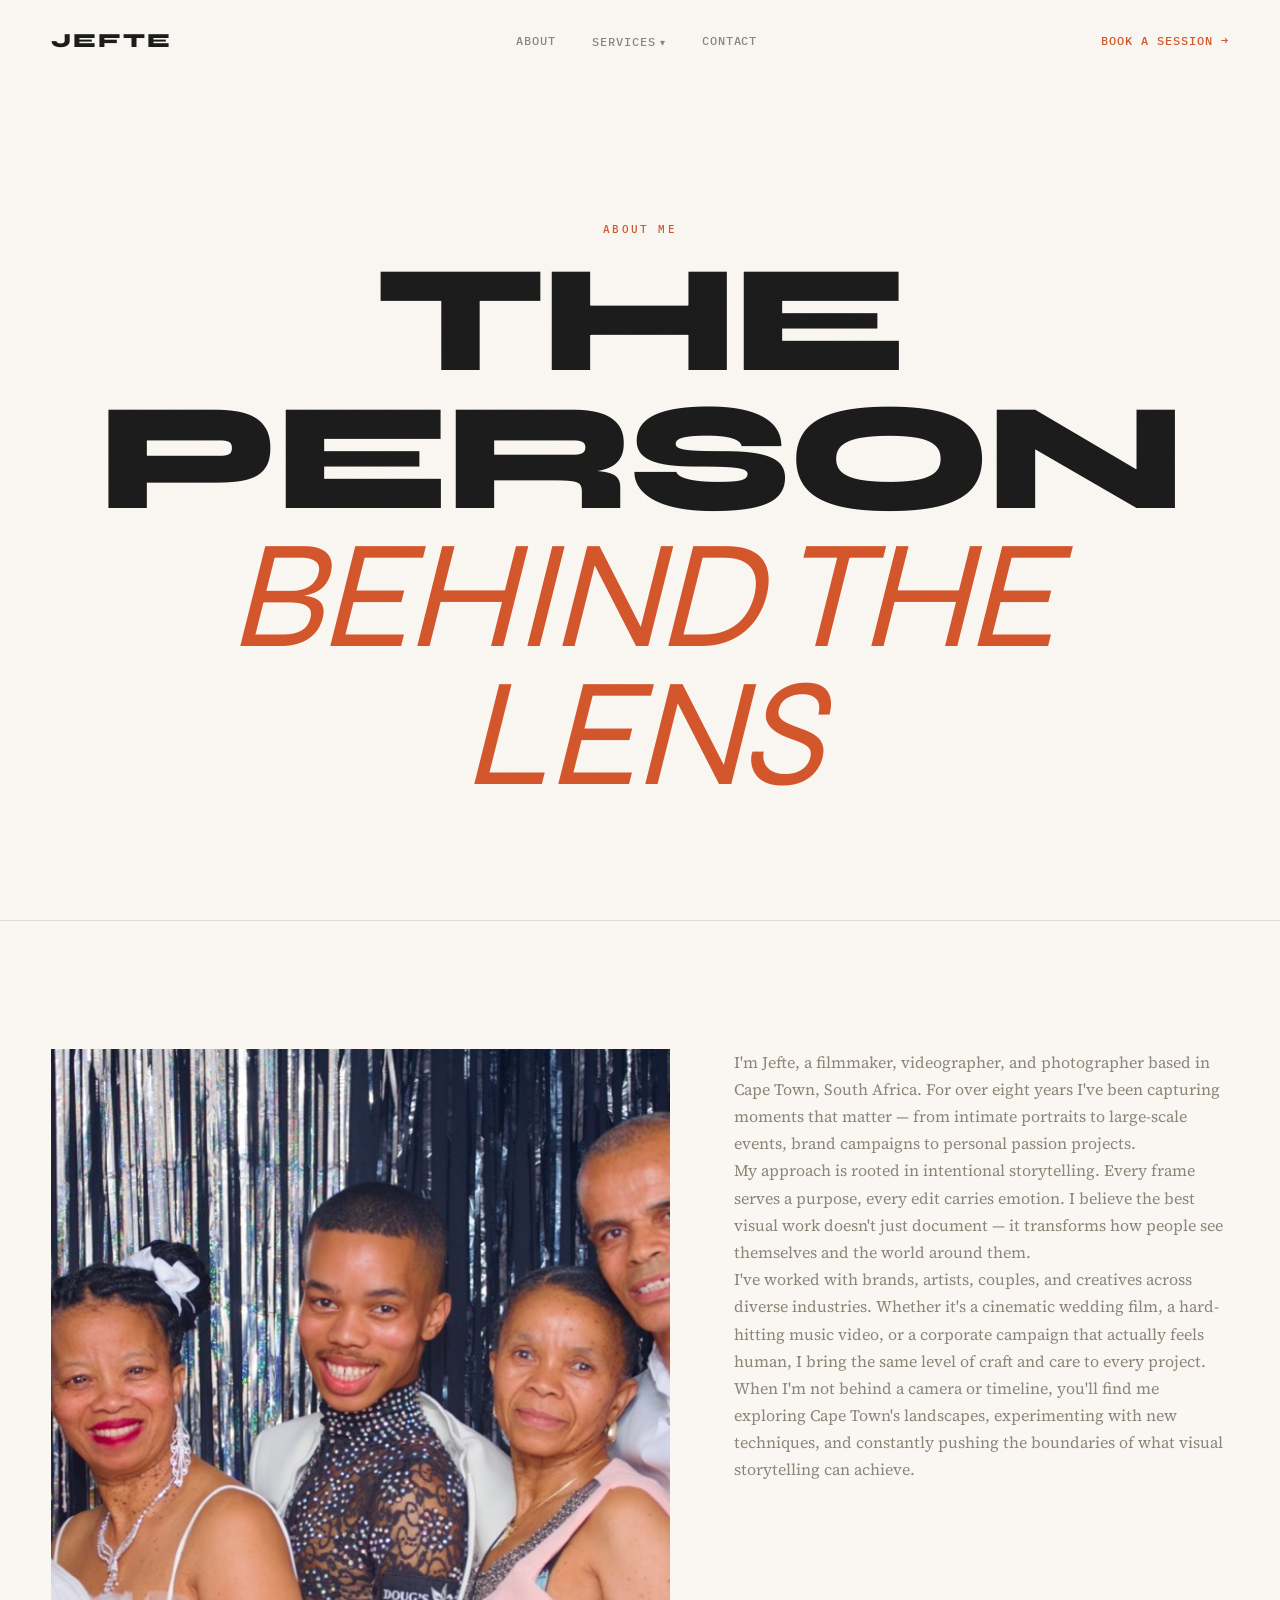
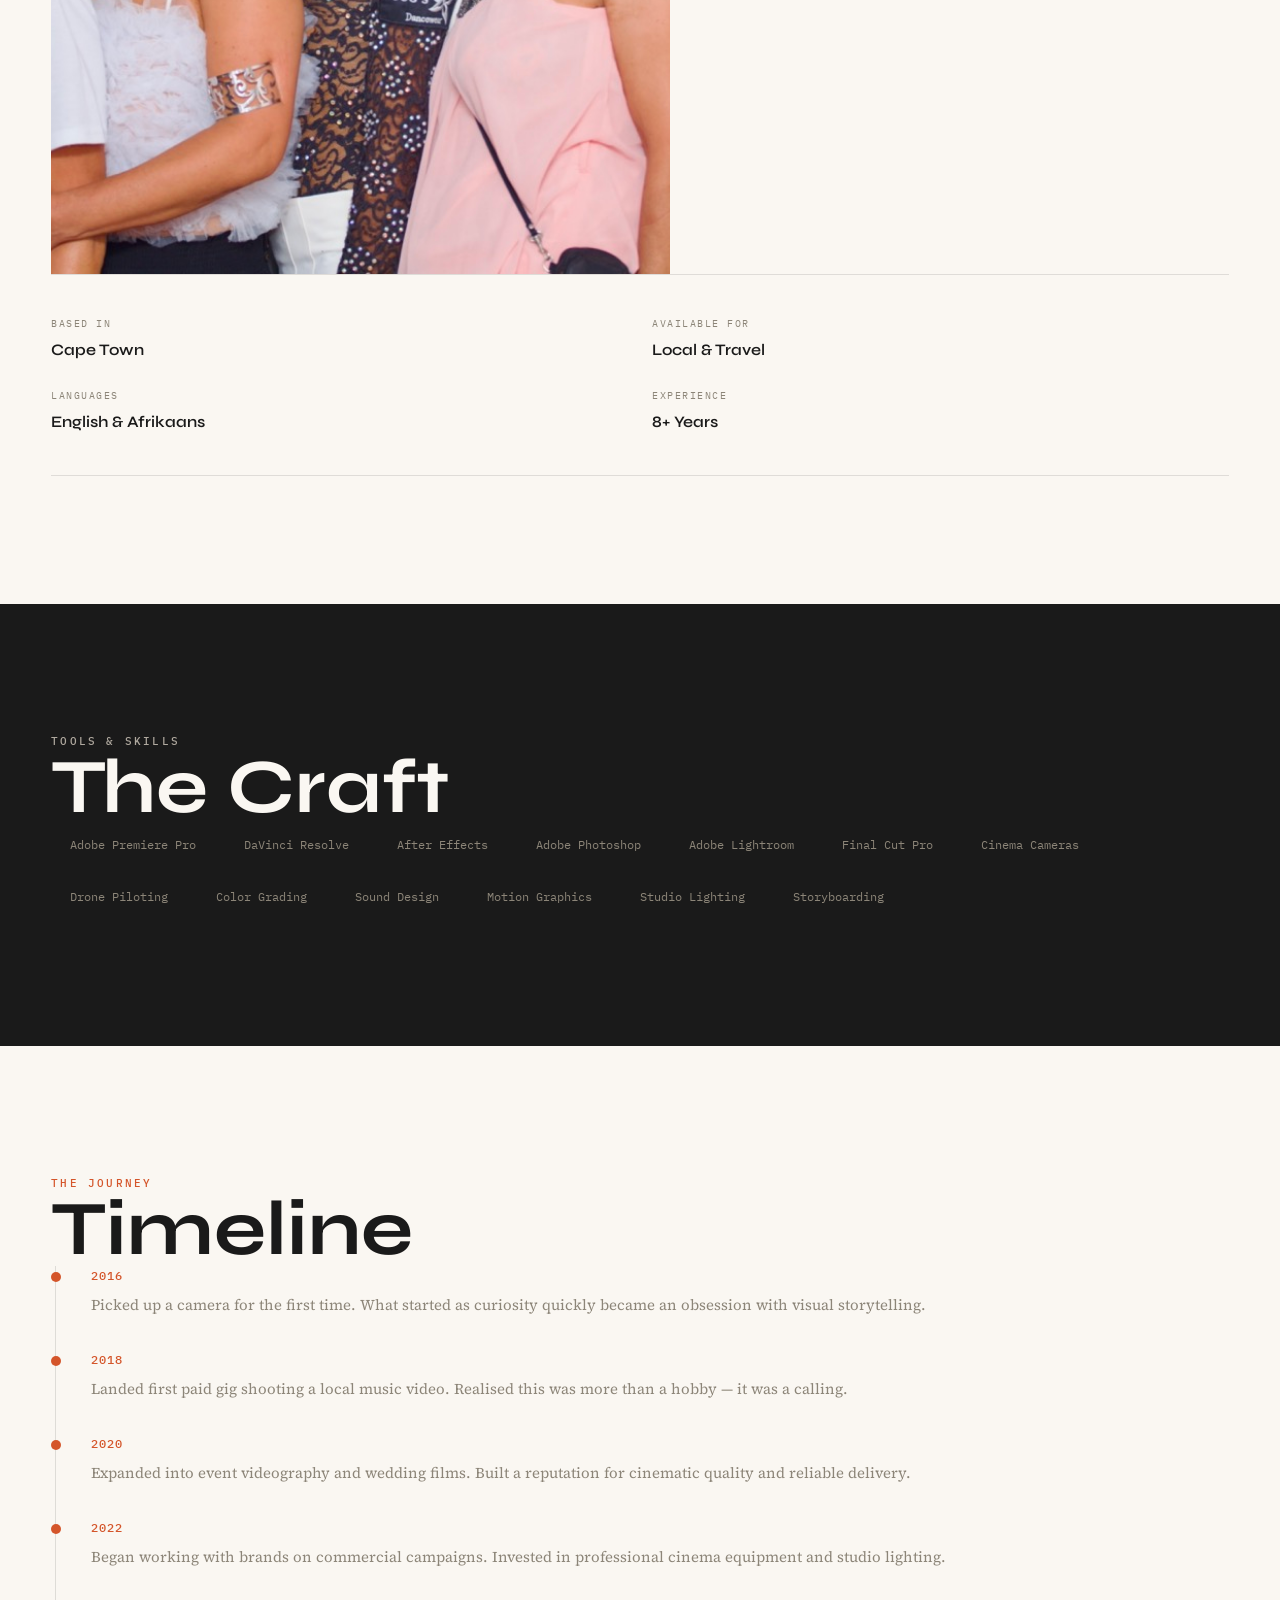
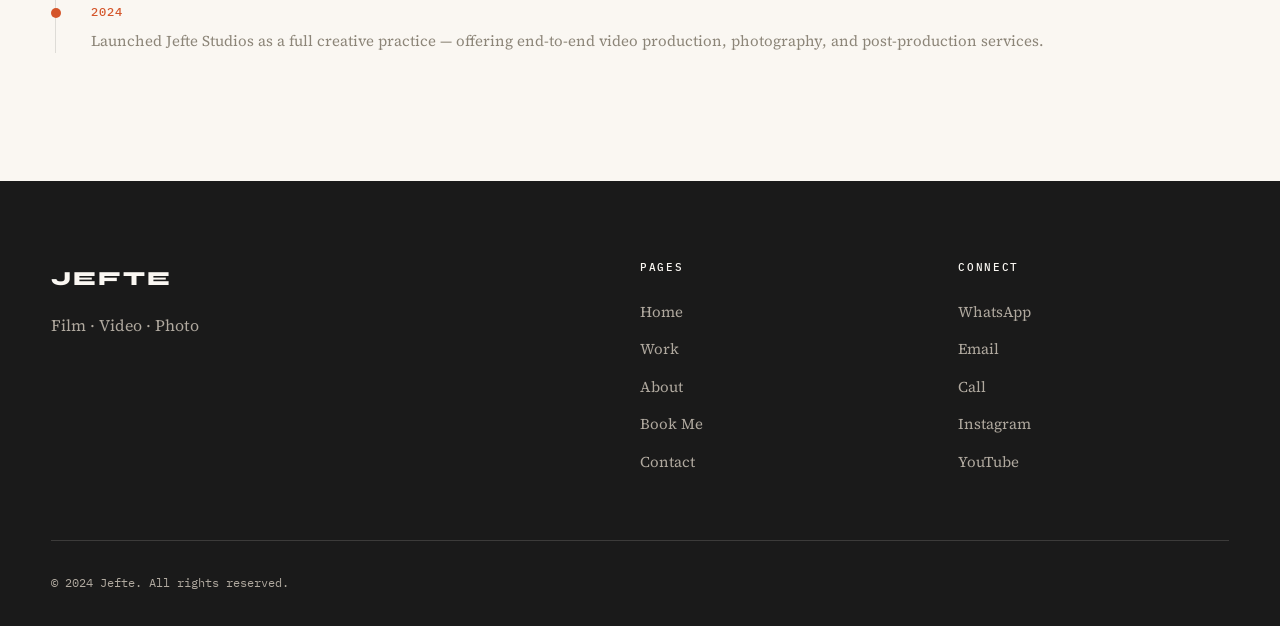
==== about.html @ 599faddc "Jefte portfolio — editorial brutalist design with real photos" ====
<!DOCTYPE html>
<html lang="en">
<head>
  <meta charset="UTF-8">
  <meta name="viewport" content="width=device-width, initial-scale=1.0">
  <meta name="theme-color" content="#FAF7F2">
  <title>About — Jefte</title>
  <link rel="icon" href="images/icons/favicon.svg" type="image/svg+xml">
  <link rel="preconnect" href="https://fonts.googleapis.com">
  <link rel="preconnect" href="https://fonts.gstatic.com" crossorigin>
  <link href="https://fonts.googleapis.com/css2?family=IBM+Plex+Mono:wght@400;500&family=Source+Serif+4:ital,wght@0,400;0,600;1,400&family=Syne:wght@400..800&display=swap" rel="stylesheet">
  <link rel="stylesheet" href="css/style.css">
</head>
<body>

  <nav class="nav">
    <div class="container flex-between">
      <a href="index.html" class="nav-logo">JEFTE</a>
      <div class="nav-links">
        <a href="about.html">About</a>
        <div class="nav-dropdown">
          <span class="nav-dropdown-toggle">Services <span class="nav-dropdown-arrow">▾</span></span>
          <div class="nav-dropdown-menu">
            <a href="film-editing.html">Film Editing</a>
            <a href="videography.html">Event Videography</a>
            <a href="photography.html">Photography</a>
            <a href="documentaries.html">Documentaries</a>
          </div>
        </div>
        <a href="contact.html">Contact</a>
      </div>
      <a href="booking.html" class="nav-cta">Book a Session &rarr;</a>
      <button class="nav-hamburger" aria-label="Toggle menu"><span></span><span></span><span></span></button>
    </div>
  </nav>
  <div class="nav-mobile">
    <a href="index.html">Home</a>
    <a href="about.html">About</a>
    <a href="film-editing.html" class="nav-mobile-sub">Film Editing</a>
    <a href="videography.html" class="nav-mobile-sub">Event Videography</a>
    <a href="photography.html" class="nav-mobile-sub">Photography</a>
    <a href="documentaries.html" class="nav-mobile-sub">Documentaries</a>
    <a href="contact.html">Contact</a>
    <a href="booking.html" class="btn btn-primary" style="margin-top:24px;">Book Me</a>
  </div>

  <header class="page-header section section--light">
    <div class="container">
      <p class="section-subtitle">About Me</p>
      <h1>THE PERSON <em>Behind the Lens</em></h1>
    </div>
  </header>

  <section class="section section--light reveal">
    <div class="container">
      <div class="about-grid">
        <div class="about-image">
          <img src="images/about/profile.jpeg" alt="Jefte Mulamba" loading="lazy">
        </div>
        <div class="about-text">
          <p>I'm Jefte, a filmmaker, videographer, and photographer based in Cape Town, South Africa. For over eight years I've been capturing moments that matter &mdash; from intimate portraits to large-scale events, brand campaigns to personal passion projects.</p>
          <p>My approach is rooted in intentional storytelling. Every frame serves a purpose, every edit carries emotion. I believe the best visual work doesn't just document &mdash; it transforms how people see themselves and the world around them.</p>
          <p>I've worked with brands, artists, couples, and creatives across diverse industries. Whether it's a cinematic wedding film, a hard-hitting music video, or a corporate campaign that actually feels human, I bring the same level of craft and care to every project.</p>
          <p>When I'm not behind a camera or timeline, you'll find me exploring Cape Town's landscapes, experimenting with new techniques, and constantly pushing the boundaries of what visual storytelling can achieve.</p>
        </div>
      </div>

      <div class="info-grid">
        <div class="info-item">
          <p class="info-label">Based in</p>
          <p class="info-value">Cape Town</p>
        </div>
        <div class="info-item">
          <p class="info-label">Available for</p>
          <p class="info-value">Local &amp; Travel</p>
        </div>
        <div class="info-item">
          <p class="info-label">Languages</p>
          <p class="info-value">English &amp; Afrikaans</p>
        </div>
        <div class="info-item">
          <p class="info-label">Experience</p>
          <p class="info-value">8+ Years</p>
        </div>
      </div>
    </div>
  </section>

  <section class="section section--dark reveal">
    <div class="container">
      <span class="section-number">02</span>
      <p class="section-subtitle">Tools &amp; Skills</p>
      <h2>The Craft</h2>
      <div class="tools-grid">
        <div class="tool-item">Adobe Premiere Pro</div>
        <div class="tool-item">DaVinci Resolve</div>
        <div class="tool-item">After Effects</div>
        <div class="tool-item">Adobe Photoshop</div>
        <div class="tool-item">Adobe Lightroom</div>
        <div class="tool-item">Final Cut Pro</div>
        <div class="tool-item">Cinema Cameras</div>
        <div class="tool-item">Drone Piloting</div>
        <div class="tool-item">Color Grading</div>
        <div class="tool-item">Sound Design</div>
        <div class="tool-item">Motion Graphics</div>
        <div class="tool-item">Studio Lighting</div>
        <div class="tool-item">Storyboarding</div>
      </div>
    </div>
  </section>

  <section class="section section--light reveal">
    <div class="container">
      <p class="section-subtitle">The Journey</p>
      <h2>Timeline</h2>
      <div class="timeline">
        <div class="timeline-item">
          <span class="timeline-year">2016</span>
          <p class="timeline-desc">Picked up a camera for the first time. What started as curiosity quickly became an obsession with visual storytelling.</p>
        </div>
        <div class="timeline-item">
          <span class="timeline-year">2018</span>
          <p class="timeline-desc">Landed first paid gig shooting a local music video. Realised this was more than a hobby &mdash; it was a calling.</p>
        </div>
        <div class="timeline-item">
          <span class="timeline-year">2020</span>
          <p class="timeline-desc">Expanded into event videography and wedding films. Built a reputation for cinematic quality and reliable delivery.</p>
        </div>
        <div class="timeline-item">
          <span class="timeline-year">2022</span>
          <p class="timeline-desc">Began working with brands on commercial campaigns. Invested in professional cinema equipment and studio lighting.</p>
        </div>
        <div class="timeline-item">
          <span class="timeline-year">2024</span>
          <p class="timeline-desc">Launched Jefte Studios as a full creative practice &mdash; offering end-to-end video production, photography, and post-production services.</p>
        </div>
      </div>
    </div>
  </section>

  <footer class="footer">
    <div class="container">
      <div class="footer-top">
        <div class="footer-brand">
          <a href="index.html" class="nav-logo" style="display:inline-block;margin-bottom:16px;color:var(--text-light);">JEFTE</a>
          <p>Film &middot; Video &middot; Photo</p>
        </div>
        <div>
          <h4 class="footer-heading">Pages</h4>
          <div class="footer-links">
            <a href="index.html">Home</a>
            <a href="portfolio.html">Work</a>
            <a href="about.html">About</a>
            <a href="booking.html">Book Me</a>
            <a href="contact.html">Contact</a>
          </div>
        </div>
        <div>
          <h4 class="footer-heading">Connect</h4>
          <div class="footer-links">
            <a href="https://wa.me/27761708151" target="_blank" rel="noopener">WhatsApp</a>
            <a href="mailto:jeftenotwstudios@gmail.com">Email</a>
            <a href="tel:+27761708151">Call</a>
            <a href="https://instagram.com/jeftes_photography" target="_blank" rel="noopener">Instagram</a>
            <a href="https://youtube.com/@jefte" target="_blank" rel="noopener">YouTube</a>
          </div>
        </div>
      </div>
      <div class="footer-bottom">
        <p>&copy; 2024 Jefte. All rights reserved.</p>
      </div>
    </div>
  </footer>

  <script src="js/main.js"></script>
</body>
</html>
---- css/style.css ----
/* ============================================================
   JEFTE PORTFOLIO — Editorial Brutalist Stylesheet
   Film Editor / Videographer / Photographer

   Aesthetic: High-fashion magazine meets architectural brutalism
   References: Vogue, Wallpaper*, Kinfolk
   ============================================================ */


/* ============================================================
   0. CSS CUSTOM PROPERTIES
   ============================================================ */

:root {
  /* Backgrounds */
  --bg-light: #FAF7F2;
  --bg-dark: #1A1A1A;
  --bg-darker: #111111;

  /* Text */
  --text-dark: #1A1A1A;
  --text-light: #FAF7F2;
  --text-muted: #8C8578;
  --text-muted-light: #B0A99F;

  /* Accent */
  --accent: #D4552A;
  --accent-hover: #E06030;

  /* Borders */
  --border-dark: #1A1A1A;
  --border-light: rgba(26, 26, 26, 0.12);
  --border-light-on-dark: rgba(250, 247, 242, 0.15);

  /* Spacing */
  --section-padding: clamp(80px, 10vw, 160px);
  --container-padding: clamp(24px, 4vw, 60px);
}


/* ============================================================
   1. RESET & BASE
   ============================================================ */

*,
*::before,
*::after {
  box-sizing: border-box;
  margin: 0;
  padding: 0;
}

html {
  scroll-behavior: smooth;
  -webkit-text-size-adjust: 100%;
}

body {
  font-family: 'Source Serif 4', serif;
  font-size: 1rem;
  line-height: 1.7;
  color: var(--text-dark);
  background-color: var(--bg-light);
  -webkit-font-smoothing: antialiased;
  -moz-osx-font-smoothing: grayscale;
  overflow-x: hidden;
}

/* Film Grain Overlay */
body::after {
  content: '';
  position: fixed;
  top: 0;
  left: 0;
  width: 100%;
  height: 100%;
  pointer-events: none;
  z-index: 9999;
  opacity: 0.03;
  background-image: url("data:image/svg+xml,%3Csvg viewBox='0 0 256 256' xmlns='http://www.w3.org/2000/svg'%3E%3Cfilter id='noise'%3E%3CfeTurbulence type='fractalNoise' baseFrequency='0.9' numOctaves='4' stitchTiles='stitch'/%3E%3C/filter%3E%3Crect width='100%25' height='100%25' filter='url(%23noise)'/%3E%3C/svg%3E");
  background-repeat: repeat;
  background-size: 256px 256px;
  animation: grain 0.5s steps(1) infinite;
}

::selection {
  background-color: var(--accent);
  color: var(--text-light);
}

img {
  max-width: 100%;
  height: auto;
  display: block;
}

a {
  color: inherit;
  text-decoration: none;
}

ul,
ol {
  list-style: none;
}

button {
  font-family: inherit;
  cursor: pointer;
  border: none;
  background: none;
}

input,
select,
textarea {
  font-family: inherit;
  font-size: inherit;
}


/* ============================================================
   2. TYPOGRAPHY
   ============================================================ */

h1, h2, h3, h4, h5, h6 {
  font-family: 'Syne', sans-serif;
  font-weight: 700;
  line-height: 0.95;
}

h1 {
  font-size: clamp(4rem, 12vw, 10rem);
  font-weight: 800;
  line-height: 0.9;
  letter-spacing: -0.03em;
  text-transform: uppercase;
}

h2 {
  font-size: clamp(2.5rem, 6vw, 5rem);
  font-weight: 700;
  line-height: 0.95;
}

h3 {
  font-size: clamp(1.25rem, 2.5vw, 1.75rem);
  font-weight: 600;
}

p {
  font-family: 'Source Serif 4', serif;
  line-height: 1.7;
  color: var(--text-muted);
}

/* Dramatic weight contrast — thin italic em inside bold headings */
h1 em,
h2 em {
  font-style: italic;
  font-weight: 400;
  color: var(--accent);
}

/* Section subtitle — monospace label */
.section-subtitle {
  font-family: 'IBM Plex Mono', monospace;
  font-size: 0.6875rem;
  font-weight: 500;
  letter-spacing: 0.2em;
  text-transform: uppercase;
  color: var(--accent);
}

/* Large decorative section numbers: 01, 02, 03 ... */
.section-number {
  font-family: 'Syne', sans-serif;
  font-size: clamp(6rem, 15vw, 12rem);
  font-weight: 800;
  color: transparent;
  -webkit-text-stroke: 1px rgba(26, 26, 26, 0.08);
  position: absolute;
  pointer-events: none;
  user-select: none;
  line-height: 1;
}

/* Section numbers on dark backgrounds */
.section--dark .section-number {
  -webkit-text-stroke-color: rgba(250, 247, 242, 0.06);
}


/* ============================================================
   3. LAYOUT
   ============================================================ */

.container {
  max-width: 1400px;
  margin-left: auto;
  margin-right: auto;
  padding-left: var(--container-padding);
  padding-right: var(--container-padding);
}

section {
  padding: var(--section-padding) 0;
  position: relative;
  overflow: hidden;
}

.section--dark {
  background-color: var(--bg-dark);
  color: var(--text-light);
}

.section--dark p {
  color: var(--text-muted-light);
}

.section--dark h1,
.section--dark h2,
.section--dark h3 {
  color: var(--text-light);
}

.section--light {
  background-color: var(--bg-light);
}


/* ============================================================
   4. NAVIGATION
   ============================================================ */

.nav {
  position: fixed;
  top: 0;
  left: 0;
  width: 100%;
  z-index: 1000;
  padding: 24px 0;
  transition: background 0.4s ease, padding 0.3s ease, border-color 0.3s ease;
}

.nav-scrolled {
  background: rgba(250, 247, 242, 0.95);
  backdrop-filter: blur(20px);
  -webkit-backdrop-filter: blur(20px);
  border-bottom: 1px solid var(--border-light);
  padding: 16px 0;
}

.nav .container {
  display: flex;
  align-items: center;
  justify-content: space-between;
}

.nav-logo {
  font-family: 'Syne', sans-serif;
  font-size: 1.25rem;
  font-weight: 800;
  text-transform: uppercase;
  letter-spacing: 0.1em;
  color: var(--text-dark);
  transition: color 0.3s ease;
}

.flex-between {
  display: flex;
  align-items: center;
  justify-content: space-between;
}

/* Desktop nav links */
.nav-links {
  display: none;
  align-items: center;
  gap: 36px;
}

.nav-links a {
  font-family: 'IBM Plex Mono', monospace;
  font-size: 0.75rem;
  font-weight: 500;
  text-transform: uppercase;
  letter-spacing: 0.08em;
  color: var(--text-muted);
  transition: color 0.3s ease;
}

.nav-links a:hover {
  color: var(--text-dark);
}

.nav-links a.active {
  color: var(--accent);
}

/* CTA link in nav */
.nav-cta {
  display: none;
  font-family: 'IBM Plex Mono', monospace;
  font-size: 0.75rem;
  font-weight: 500;
  text-transform: uppercase;
  letter-spacing: 0.08em;
  color: var(--accent);
  transition: color 0.3s ease;
}

.nav-cta:hover {
  color: var(--accent-hover);
}

/* Nav Dropdown */
.nav-dropdown {
  position: relative;
}

.nav-dropdown-toggle {
  font-family: 'IBM Plex Mono', monospace;
  font-size: 0.75rem;
  font-weight: 500;
  text-transform: uppercase;
  letter-spacing: 0.08em;
  color: var(--text-muted);
  transition: color 0.3s ease;
  cursor: pointer;
  display: inline-flex;
  align-items: center;
  gap: 4px;
}

.nav-dropdown-toggle:hover,
.nav-dropdown-toggle.active {
  color: var(--text-dark);
}

.nav-dropdown-arrow {
  font-size: 0.625rem;
  transition: transform 0.3s ease;
}

.nav-dropdown:hover .nav-dropdown-arrow {
  transform: rotate(180deg);
}

.nav-dropdown-menu {
  position: absolute;
  top: calc(100% + 12px);
  left: 50%;
  transform: translateX(-50%);
  background: var(--bg-light);
  border: 1px solid var(--border-light);
  padding: 12px 0;
  min-width: 200px;
  opacity: 0;
  visibility: hidden;
  transform: translateX(-50%) translateY(8px);
  transition: all 0.3s ease;
  z-index: 100;
  box-shadow: 0 8px 32px rgba(0,0,0,0.08);
}

.nav-dropdown:hover .nav-dropdown-menu {
  opacity: 1;
  visibility: visible;
  transform: translateX(-50%) translateY(0);
}

.nav-dropdown-menu a {
  display: block;
  padding: 10px 24px;
  font-family: 'IBM Plex Mono', monospace;
  font-size: 0.6875rem;
  font-weight: 400;
  letter-spacing: 0.05em;
  color: var(--text-muted);
  transition: all 0.2s ease;
}

.nav-dropdown-menu a:hover {
  color: var(--accent);
  padding-left: 28px;
}

/* Dark nav dropdown */
.section--dark .nav-dropdown-menu,
.nav--dark .nav-dropdown-menu {
  background: var(--bg-dark);
  border-color: var(--border-light-on-dark);
}

/* Mobile sub-items */
.nav-mobile-sub {
  font-size: 1rem !important;
  padding-left: 24px;
  opacity: 0.6;
  font-family: 'Source Serif 4', serif !important;
}

.nav-mobile-sub::before {
  content: '— ';
  color: var(--accent);
}

/* Showreel Hero — full-width video at top */
.showreel-hero {
  padding: 0;
  margin-top: 72px; /* clear fixed nav */
  background: var(--bg-darker);
  position: relative;
  overflow: hidden;
}

.showreel-hero .video-placeholder {
  min-height: 60vh;
  max-height: 80vh;
}

/* Hamburger */
.nav-hamburger {
  display: flex;
  flex-direction: column;
  justify-content: center;
  gap: 6px;
  width: 28px;
  height: 28px;
  cursor: pointer;
  background: none;
  border: none;
  padding: 0;
  z-index: 1001;
}

.nav-hamburger span {
  display: block;
  width: 24px;
  height: 2px;
  background-color: var(--text-dark);
  transition: transform 0.3s ease, opacity 0.3s ease;
}

.nav-hamburger.active span:nth-child(1) {
  transform: translateY(8px) rotate(45deg);
}

.nav-hamburger.active span:nth-child(2) {
  opacity: 0;
}

.nav-hamburger.active span:nth-child(3) {
  transform: translateY(-8px) rotate(-45deg);
}

/* Mobile menu */
.nav-mobile {
  position: fixed;
  top: 0;
  left: 0;
  width: 100%;
  height: 100vh;
  background-color: var(--bg-light);
  display: flex;
  flex-direction: column;
  align-items: center;
  justify-content: center;
  gap: 32px;
  opacity: 0;
  visibility: hidden;
  transition: opacity 0.4s ease, visibility 0.4s ease;
  z-index: 999;
}

.nav-mobile.active {
  opacity: 1;
  visibility: visible;
}

.nav-mobile a {
  font-family: 'Syne', sans-serif;
  font-size: 2rem;
  font-weight: 700;
  text-transform: uppercase;
  color: var(--text-dark);
  transition: color 0.3s ease;
}

.nav-mobile a:hover {
  color: var(--accent);
}

/* Dark nav variant — for pages with dark hero */
.nav--dark .nav-logo {
  color: var(--text-light);
}

.nav--dark .nav-hamburger span {
  background-color: var(--text-light);
}

.nav--dark .nav-links a {
  color: var(--text-muted-light);
}

.nav--dark .nav-links a:hover {
  color: var(--text-light);
}

.nav--dark.nav-scrolled {
  background: rgba(26, 26, 26, 0.95);
}

.nav--dark.nav-scrolled .nav-logo {
  color: var(--text-light);
}

/* Desktop breakpoint */
@media (min-width: 1024px) {
  .nav-links {
    display: flex;
  }

  .nav-cta {
    display: inline-flex;
    align-items: center;
    gap: 6px;
  }

  .nav-hamburger {
    display: none;
  }
}


/* ============================================================
   5. HERO
   ============================================================ */

.hero {
  min-height: 100vh;
  display: flex;
  flex-direction: column;
  justify-content: center;
  position: relative;
  background-color: var(--bg-light);
  overflow: hidden;
  padding-top: 120px;
  padding-bottom: 180px;
}

.hero-content {
  position: relative;
  z-index: 2;
}

.hero h1 {
  margin-bottom: 32px;
}

.hero-subtitle {
  font-family: 'Source Serif 4', serif;
  font-style: italic;
  font-size: 1.125rem;
  max-width: 480px;
  color: var(--text-muted);
  margin-bottom: 48px;
  line-height: 1.7;
}

.hero-buttons {
  display: flex;
  gap: 16px;
  flex-wrap: wrap;
}

/* Hero stats bar */
.hero-stats {
  position: absolute;
  bottom: 0;
  left: 0;
  width: 100%;
  border-top: 1px solid var(--border-light);
  padding: 32px 0;
  z-index: 2;
}

.hero-stats .container {
  display: grid;
  grid-template-columns: repeat(2, 1fr);
  gap: 24px;
}

.stat {
  text-align: center;
  position: relative;
}

.stat-number {
  font-family: 'Syne', sans-serif;
  font-size: clamp(2rem, 4vw, 3rem);
  font-weight: 700;
  color: var(--text-dark);
  line-height: 1.1;
  display: block;
}

.stat-label {
  font-family: 'IBM Plex Mono', monospace;
  font-size: 0.625rem;
  letter-spacing: 0.15em;
  text-transform: uppercase;
  color: var(--text-muted);
  display: block;
  margin-top: 4px;
}

/* Scroll indicator */
.scroll-indicator {
  position: absolute;
  bottom: 160px;
  left: 50%;
  transform: translateX(-50%);
  display: flex;
  flex-direction: column;
  align-items: center;
  gap: 12px;
  z-index: 2;
}

.scroll-indicator span {
  font-family: 'IBM Plex Mono', monospace;
  font-size: 0.625rem;
  letter-spacing: 0.15em;
  text-transform: uppercase;
  color: var(--text-muted);
}

.scroll-indicator::after {
  content: '';
  display: block;
  width: 1px;
  height: 50px;
  background: linear-gradient(to bottom, var(--accent), transparent);
  animation: scrollPulse 2s ease-in-out infinite;
}

@keyframes scrollPulse {
  0%, 100% {
    opacity: 1;
    transform: scaleY(1);
  }
  50% {
    opacity: 0.4;
    transform: scaleY(0.6);
  }
}

/* Desktop stats — 4 columns with dividers */
@media (min-width: 768px) {
  .hero-stats .container {
    grid-template-columns: repeat(4, 1fr);
  }

  .stat + .stat::before {
    content: '';
    position: absolute;
    left: 0;
    top: 50%;
    transform: translateY(-50%);
    width: 1px;
    height: 40px;
    background-color: var(--border-light);
  }
}


/* ============================================================
   6. BUTTONS
   ============================================================ */

.btn {
  display: inline-flex;
  align-items: center;
  gap: 8px;
  padding: 16px 36px;
  font-family: 'Syne', sans-serif;
  font-size: 0.75rem;
  font-weight: 600;
  text-transform: uppercase;
  letter-spacing: 0.1em;
  border-radius: 0;
  cursor: pointer;
  transition: all 0.3s ease;
  line-height: 1;
}

.btn-primary {
  background-color: var(--accent);
  color: var(--text-light);
  border: 2px solid var(--accent);
}

.btn-primary:hover {
  background-color: var(--accent-hover);
  border-color: var(--accent-hover);
  transform: translateY(-2px);
}

.btn-secondary {
  background-color: transparent;
  color: var(--text-dark);
  border: 2px solid var(--text-dark);
}

.btn-secondary:hover {
  background-color: var(--text-dark);
  color: var(--text-light);
}

/* Secondary button on dark sections */
.section--dark .btn-secondary {
  border-color: var(--text-light);
  color: var(--text-light);
}

.section--dark .btn-secondary:hover {
  background-color: var(--text-light);
  color: var(--text-dark);
}

/* Text button — minimal, with arrow */
.btn-text {
  padding: 0;
  border: none;
  background: none;
  color: var(--accent);
  font-family: 'IBM Plex Mono', monospace;
  font-size: 0.75rem;
  font-weight: 500;
  text-transform: uppercase;
  letter-spacing: 0.08em;
  cursor: pointer;
  transition: color 0.3s ease;
  display: inline-flex;
  align-items: center;
  gap: 6px;
}

.btn-text::after {
  content: '\2192';
  display: inline-block;
  transition: transform 0.3s ease;
}

.btn-text:hover::after {
  transform: translateX(4px);
}

.btn-text:hover {
  color: var(--accent-hover);
}


/* ============================================================
   7. SECTION HEADERS
   ============================================================ */

.section-header {
  display: flex;
  justify-content: space-between;
  align-items: flex-end;
  flex-wrap: wrap;
  gap: 16px;
  margin-bottom: clamp(48px, 6vw, 80px);
}

.section-header .section-subtitle {
  display: block;
  margin-bottom: 12px;
}


/* ============================================================
   8. SHOWREEL / VIDEO PLACEHOLDER
   ============================================================ */

.video-placeholder {
  position: relative;
  aspect-ratio: 16 / 9;
  background-color: var(--bg-darker);
  border: 1px solid var(--border-light-on-dark);
  overflow: hidden;
  display: flex;
  align-items: center;
  justify-content: center;
}

.video-placeholder span {
  font-family: 'IBM Plex Mono', monospace;
  font-size: 0.875rem;
  color: var(--text-muted-light);
  letter-spacing: 0.1em;
  text-transform: uppercase;
}

.play-btn {
  position: absolute;
  top: 50%;
  left: 50%;
  transform: translate(-50%, -50%);
  width: 80px;
  height: 80px;
  border: 2px solid var(--accent);
  background: transparent;
  display: flex;
  align-items: center;
  justify-content: center;
  cursor: pointer;
  transition: background-color 0.3s ease;
}

.play-btn svg {
  fill: var(--accent);
  width: 24px;
  height: 24px;
  transition: fill 0.3s ease;
}

.play-btn:hover {
  background-color: var(--accent);
}

.play-btn:hover svg {
  fill: var(--text-light);
}


/* ============================================================
   9. PROJECTS — HORIZONTAL SCROLL
   ============================================================ */

.projects-scroll {
  display: flex;
  gap: 24px;
  overflow-x: auto;
  scroll-snap-type: x mandatory;
  padding-bottom: 24px;
  -webkit-overflow-scrolling: touch;
}

/* Custom scrollbar */
.projects-scroll::-webkit-scrollbar {
  height: 3px;
}

.projects-scroll::-webkit-scrollbar-track {
  background: rgba(250, 247, 242, 0.1);
}

.projects-scroll::-webkit-scrollbar-thumb {
  background-color: var(--accent);
}

/* Project card */
.project-card {
  flex-shrink: 0;
  width: clamp(280px, 30vw, 380px);
  scroll-snap-align: start;
  cursor: pointer;
  transition: border-color 0.3s ease;
  border-bottom: 2px solid transparent;
}

.project-card:hover {
  border-bottom-color: var(--accent);
}

.project-card-image {
  aspect-ratio: 3 / 2;
  background-color: #2a2a2a;
  overflow: hidden;
  position: relative;
}

.project-card-image img {
  width: 100%;
  height: 100%;
  object-fit: cover;
  transition: transform 0.6s cubic-bezier(0.16, 1, 0.3, 1);
}

.project-card:hover .project-card-image img {
  transform: scale(1.05);
}

.project-card-category {
  font-family: 'IBM Plex Mono', monospace;
  font-size: 0.625rem;
  text-transform: uppercase;
  letter-spacing: 0.1em;
  position: absolute;
  top: 16px;
  left: 16px;
  background: rgba(26, 26, 26, 0.8);
  color: var(--text-light);
  padding: 6px 12px;
  backdrop-filter: blur(4px);
  -webkit-backdrop-filter: blur(4px);
  z-index: 1;
}

.project-card-info {
  padding: 20px 0;
}

.project-card-title {
  font-family: 'Syne', sans-serif;
  font-size: 1.125rem;
  font-weight: 600;
  color: var(--text-light);
  margin-bottom: 6px;
}

.project-card-meta {
  font-family: 'IBM Plex Mono', monospace;
  font-size: 0.6875rem;
  color: var(--text-muted-light);
}


/* ============================================================
   10. SERVICES
   ============================================================ */

.services-grid {
  display: grid;
  grid-template-columns: 1fr;
  gap: 1px;
  background-color: var(--border-light);
}

.service-card {
  padding: clamp(32px, 4vw, 48px);
  background-color: var(--bg-light);
  border: none;
}

.service-card h3 {
  font-family: 'Syne', sans-serif;
  margin-bottom: 16px;
  transition: color 0.3s ease;
}

.service-card:hover h3 {
  color: var(--accent);
}

.service-card p {
  margin-bottom: 24px;
}

.service-tags {
  display: flex;
  flex-wrap: wrap;
  gap: 8px;
}

.service-tag {
  font-family: 'IBM Plex Mono', monospace;
  font-size: 0.6875rem;
  padding: 6px 14px;
  border: 1px solid var(--border-light);
  color: var(--text-muted);
  transition: border-color 0.3s ease, color 0.3s ease;
}

.service-tag:hover {
  border-color: var(--accent);
  color: var(--accent);
}

@media (min-width: 1024px) {
  .services-grid {
    grid-template-columns: repeat(3, 1fr);
  }
}


/* ============================================================
   11. CTA SECTION
   ============================================================ */

.cta-section {
  background-color: var(--bg-dark);
  text-align: center;
  padding: clamp(100px, 12vw, 200px) 0;
}

.cta-section h2 {
  color: var(--text-light);
  margin-bottom: 20px;
}

.cta-section .section-subtitle {
  color: var(--accent);
  display: block;
  margin-bottom: 12px;
}

.cta-section p {
  color: var(--text-muted-light);
  max-width: 520px;
  margin-left: auto;
  margin-right: auto;
  margin-bottom: 40px;
}

.cta-section .btn {
  margin: 0 auto;
}


/* ============================================================
   12. ABOUT PAGE
   ============================================================ */

.about-grid {
  display: grid;
  grid-template-columns: 1fr;
  gap: clamp(40px, 5vw, 80px);
  align-items: start;
}

.about-image {
  aspect-ratio: 3 / 4;
  background-color: #ddd;
  position: relative;
  overflow: hidden;
}

.about-image img {
  width: 100%;
  height: 100%;
  object-fit: cover;
}

/* Decorative accent square */
.about-image::after {
  content: '';
  position: absolute;
  bottom: -20px;
  right: -20px;
  width: 100px;
  height: 100px;
  border: 2px solid var(--accent);
  z-index: -1;
}

/* Info grid — 2x2 structured data */
.info-grid {
  display: grid;
  grid-template-columns: 1fr 1fr;
  gap: 24px;
  padding: 40px 0;
  border-top: 1px solid var(--border-light);
  border-bottom: 1px solid var(--border-light);
}

.info-label {
  font-family: 'IBM Plex Mono', monospace;
  font-size: 0.625rem;
  text-transform: uppercase;
  letter-spacing: 0.15em;
  color: var(--text-muted);
  margin-bottom: 4px;
}

.info-value {
  font-family: 'Syne', sans-serif;
  font-size: 1rem;
  font-weight: 600;
  color: var(--text-dark);
}

/* Timeline */
.timeline {
  padding-left: 40px;
  position: relative;
}

.timeline::before {
  content: '';
  position: absolute;
  left: 4px;
  top: 0;
  bottom: 0;
  width: 1px;
  background-color: var(--border-light);
}

.timeline-item {
  position: relative;
  padding-bottom: 32px;
}

.timeline-item:last-child {
  padding-bottom: 0;
}

.timeline-item::before {
  content: '';
  position: absolute;
  left: -40px;
  top: 6px;
  width: 10px;
  height: 10px;
  border-radius: 50%;
  background-color: var(--accent);
  border: none;
}

.timeline-year {
  font-family: 'IBM Plex Mono', monospace;
  font-size: 0.75rem;
  font-weight: 500;
  color: var(--accent);
  letter-spacing: 0.08em;
  margin-bottom: 6px;
  display: block;
}

.timeline-item h4 {
  font-family: 'Syne', sans-serif;
  font-size: 1rem;
  font-weight: 600;
  margin-bottom: 4px;
}

.timeline-item p {
  font-size: 0.9375rem;
}

/* Tools grid */
.tools-grid {
  display: flex;
  flex-wrap: wrap;
  gap: 10px;
}

.tool-item {
  padding: 10px 18px;
  border: 1px solid var(--border-light);
  font-family: 'IBM Plex Mono', monospace;
  font-size: 0.75rem;
  color: var(--text-muted);
  transition: border-color 0.3s ease, color 0.3s ease;
}

.tool-item:hover {
  border-color: var(--accent);
  color: var(--accent);
}

@media (min-width: 1024px) {
  .about-grid {
    grid-template-columns: 5fr 4fr;
  }
}


/* ============================================================
   13. FORMS (Booking, Quote, Contact)
   ============================================================ */

.form-grid {
  display: grid;
  grid-template-columns: 1fr;
  gap: 20px;
}

.form-group {
  display: flex;
  flex-direction: column;
  gap: 8px;
}

.form-group label {
  font-family: 'IBM Plex Mono', monospace;
  font-size: 0.6875rem;
  text-transform: uppercase;
  letter-spacing: 0.1em;
  color: var(--text-muted);
}

.form-input,
.form-select,
.form-textarea {
  width: 100%;
  padding: 16px;
  background: transparent;
  border: 1px solid var(--border-light);
  border-radius: 0;
  color: var(--text-dark);
  font-family: 'Source Serif 4', serif;
  font-size: 1rem;
  transition: border-color 0.3s ease, box-shadow 0.3s ease;
  -webkit-appearance: none;
  appearance: none;
}

.form-input:focus,
.form-select:focus,
.form-textarea:focus {
  outline: none;
  border-color: var(--accent);
  box-shadow: 0 0 0 3px rgba(212, 85, 42, 0.1);
}

.form-input::placeholder,
.form-textarea::placeholder {
  color: var(--text-muted);
}

/* Custom select arrow */
.form-select {
  background-image: url("data:image/svg+xml,%3Csvg xmlns='http://www.w3.org/2000/svg' width='12' height='8' viewBox='0 0 12 8'%3E%3Cpath fill='%238C8578' d='M1 1l5 5 5-5'/%3E%3C/svg%3E");
  background-repeat: no-repeat;
  background-position: right 16px center;
  padding-right: 44px;
}

.form-textarea {
  min-height: 140px;
  resize: vertical;
}

/* Forms on dark backgrounds */
.section--dark .form-input,
.section--dark .form-select,
.section--dark .form-textarea {
  border-color: var(--border-light-on-dark);
  color: var(--text-light);
}

.section--dark .form-input::placeholder,
.section--dark .form-textarea::placeholder {
  color: var(--text-muted-light);
}

.section--dark .form-input:focus,
.section--dark .form-select:focus,
.section--dark .form-textarea:focus {
  border-color: var(--accent);
}

@media (min-width: 768px) {
  .form-grid {
    grid-template-columns: repeat(2, 1fr);
  }

  .form-group.full-width {
    grid-column: span 2;
  }
}


/* ============================================================
   14. PAGE HEADER (inner pages)
   ============================================================ */

.page-header {
  padding: 180px 0 80px;
  text-align: center;
  border-bottom: 1px solid var(--border-light);
  position: relative;
  overflow: hidden;
}

.page-header h1 {
  margin-bottom: 16px;
}

.page-header p {
  max-width: 560px;
  margin-left: auto;
  margin-right: auto;
}

.page-header .section-subtitle {
  display: block;
  margin-bottom: 12px;
}

/* Dark page headers */
.page-header.section--dark {
  border-bottom-color: var(--border-light-on-dark);
}

@media (min-width: 1024px) {
  .page-header {
    padding: 220px 0 100px;
  }
}


/* ============================================================
   15. FILTER BAR
   ============================================================ */

.filter-bar {
  display: flex;
  flex-wrap: wrap;
  gap: 8px;
  margin-bottom: 48px;
}

.filter-btn {
  font-family: 'IBM Plex Mono', monospace;
  font-size: 0.75rem;
  text-transform: uppercase;
  letter-spacing: 0.05em;
  padding: 10px 24px;
  border: 1px solid var(--border-light);
  color: var(--text-muted);
  background: transparent;
  cursor: pointer;
  transition: border-color 0.3s ease, color 0.3s ease, background-color 0.3s ease;
}

.filter-btn:hover {
  border-color: var(--text-dark);
  color: var(--text-dark);
}

.filter-btn.active {
  background-color: var(--text-dark);
  color: var(--text-light);
  border-color: var(--text-dark);
}

/* Filter on dark backgrounds */
.section--dark .filter-btn {
  border-color: var(--border-light-on-dark);
  color: var(--text-muted-light);
}

.section--dark .filter-btn:hover {
  border-color: var(--text-light);
  color: var(--text-light);
}

.section--dark .filter-btn.active {
  background-color: var(--accent);
  color: var(--text-light);
  border-color: var(--accent);
}


/* ============================================================
   16. FOOTER
   ============================================================ */

.footer {
  background-color: var(--bg-dark);
  color: var(--text-light);
  padding: 80px 0 32px;
  border-top: 1px solid var(--border-light);
}

.footer-top {
  display: grid;
  grid-template-columns: 1fr;
  gap: 48px;
  margin-bottom: 60px;
}

.footer-brand .nav-logo {
  display: inline-block;
  margin-bottom: 16px;
  color: var(--text-light);
}

.footer-brand p {
  color: var(--text-muted-light);
  max-width: 320px;
}

.footer-heading {
  font-family: 'IBM Plex Mono', monospace;
  font-size: 0.6875rem;
  font-weight: 500;
  text-transform: uppercase;
  letter-spacing: 0.15em;
  color: var(--text-light);
  margin-bottom: 20px;
}

.footer-links a {
  display: block;
  font-family: 'Source Serif 4', serif;
  font-size: 0.9375rem;
  color: var(--text-muted-light);
  padding: 6px 0;
  transition: color 0.3s ease;
}

.footer-links a:hover {
  color: var(--accent);
}

.footer-bottom {
  border-top: 1px solid var(--border-light-on-dark);
  padding-top: 32px;
  display: flex;
  justify-content: space-between;
  align-items: center;
  flex-wrap: wrap;
  gap: 16px;
}

.footer-bottom p {
  font-family: 'IBM Plex Mono', monospace;
  font-size: 0.75rem;
  color: var(--text-muted-light);
}

.footer-bottom a {
  color: var(--text-muted-light);
  transition: color 0.3s ease;
}

.footer-bottom a:hover {
  color: var(--accent);
}

@media (min-width: 768px) {
  .footer-top {
    grid-template-columns: 2fr 1fr 1fr;
  }
}


/* ============================================================
   17. ANIMATIONS
   ============================================================ */

/* Scroll reveal */
.reveal {
  opacity: 0;
  transform: translateY(40px);
  transition: opacity 1s cubic-bezier(0.16, 1, 0.3, 1),
              transform 1s cubic-bezier(0.16, 1, 0.3, 1);
}

.reveal.revealed {
  opacity: 1;
  transform: translateY(0);
}

/* Stagger delays */
.reveal-delay-1 { transition-delay: 0.1s; }
.reveal-delay-2 { transition-delay: 0.2s; }
.reveal-delay-3 { transition-delay: 0.3s; }
.reveal-delay-4 { transition-delay: 0.4s; }
.reveal-delay-5 { transition-delay: 0.5s; }

/* Keyframe: Fade in up */
@keyframes fadeInUp {
  from {
    opacity: 0;
    transform: translateY(30px);
  }
  to {
    opacity: 1;
    transform: translateY(0);
  }
}

/* Keyframe: Grain animation */
@keyframes grain {
  0% { transform: translate(0, 0); }
  10% { transform: translate(-2%, -2%); }
  20% { transform: translate(2%, 2%); }
  30% { transform: translate(-1%, 3%); }
  40% { transform: translate(3%, -1%); }
  50% { transform: translate(-3%, 1%); }
  60% { transform: translate(1%, -3%); }
  70% { transform: translate(-2%, 2%); }
  80% { transform: translate(2%, -2%); }
  90% { transform: translate(-1%, 1%); }
  100% { transform: translate(0, 0); }
}

/* Underline hover effect for links */
.underline-hover {
  position: relative;
  display: inline-block;
}

.underline-hover::after {
  content: '';
  position: absolute;
  bottom: -2px;
  left: 0;
  width: 0;
  height: 1px;
  background-color: currentColor;
  transition: width 0.4s cubic-bezier(0.16, 1, 0.3, 1);
}

.underline-hover:hover::after {
  width: 100%;
}


/* ============================================================
   18. RESPONSIVE BREAKPOINTS
   ============================================================ */

/* ----- Max-width 480px: Small phones ----- */
@media (max-width: 480px) {
  h1 {
    font-size: clamp(2.75rem, 10vw, 4rem);
  }

  .hero {
    padding-top: 100px;
    padding-bottom: 200px;
  }

  .hero-buttons {
    flex-direction: column;
  }

  .hero-buttons .btn {
    width: 100%;
    justify-content: center;
  }

  .scroll-indicator {
    display: none;
  }
}

/* ----- 768px: Tablet ----- */
@media (min-width: 768px) {
  .hero-stats .container {
    grid-template-columns: repeat(4, 1fr);
  }
}

/* ----- 1024px: Desktop ----- */
@media (min-width: 1024px) {
  /* Nav shown in section 4 */

  /* Services grid in section 10 */

  /* About grid in section 12 */

  /* Page header padding in section 14 */
}


/* ============================================================
   19. UTILITY CLASSES
   ============================================================ */

.text-center {
  text-align: center;
}

.text-accent {
  color: var(--accent);
}

.mb-0 { margin-bottom: 0; }
.mb-8 { margin-bottom: 8px; }
.mb-16 { margin-bottom: 16px; }
.mb-24 { margin-bottom: 24px; }
.mb-32 { margin-bottom: 32px; }
.mb-48 { margin-bottom: 48px; }

.mt-24 { margin-top: 24px; }
.mt-48 { margin-top: 48px; }

/* Visually hidden — accessible */
.sr-only {
  position: absolute;
  width: 1px;
  height: 1px;
  padding: 0;
  margin: -1px;
  overflow: hidden;
  clip: rect(0, 0, 0, 0);
  white-space: nowrap;
  border: 0;
}

/* Portfolio grid — for non-scroll layout on portfolio page */
.portfolio-grid {
  display: grid;
  grid-template-columns: 1fr;
  gap: 24px;
}

@media (min-width: 768px) {
  .portfolio-grid {
    grid-template-columns: repeat(2, 1fr);
  }
}

@media (min-width: 1024px) {
  .portfolio-grid {
    grid-template-columns: repeat(3, 1fr);
  }
}


/* ============================================================
   20. PREFERS REDUCED MOTION
   ============================================================ */

@media (prefers-reduced-motion: reduce) {
  html {
    scroll-behavior: auto;
  }

  .reveal {
    opacity: 1;
    transform: none;
    transition: none;
  }

  body::after {
    animation: none;
  }

  .scroll-indicator::after {
    animation: none;
  }

  *,
  *::before,
  *::after {
    transition-duration: 0.01ms !important;
    animation-duration: 0.01ms !important;
  }
}
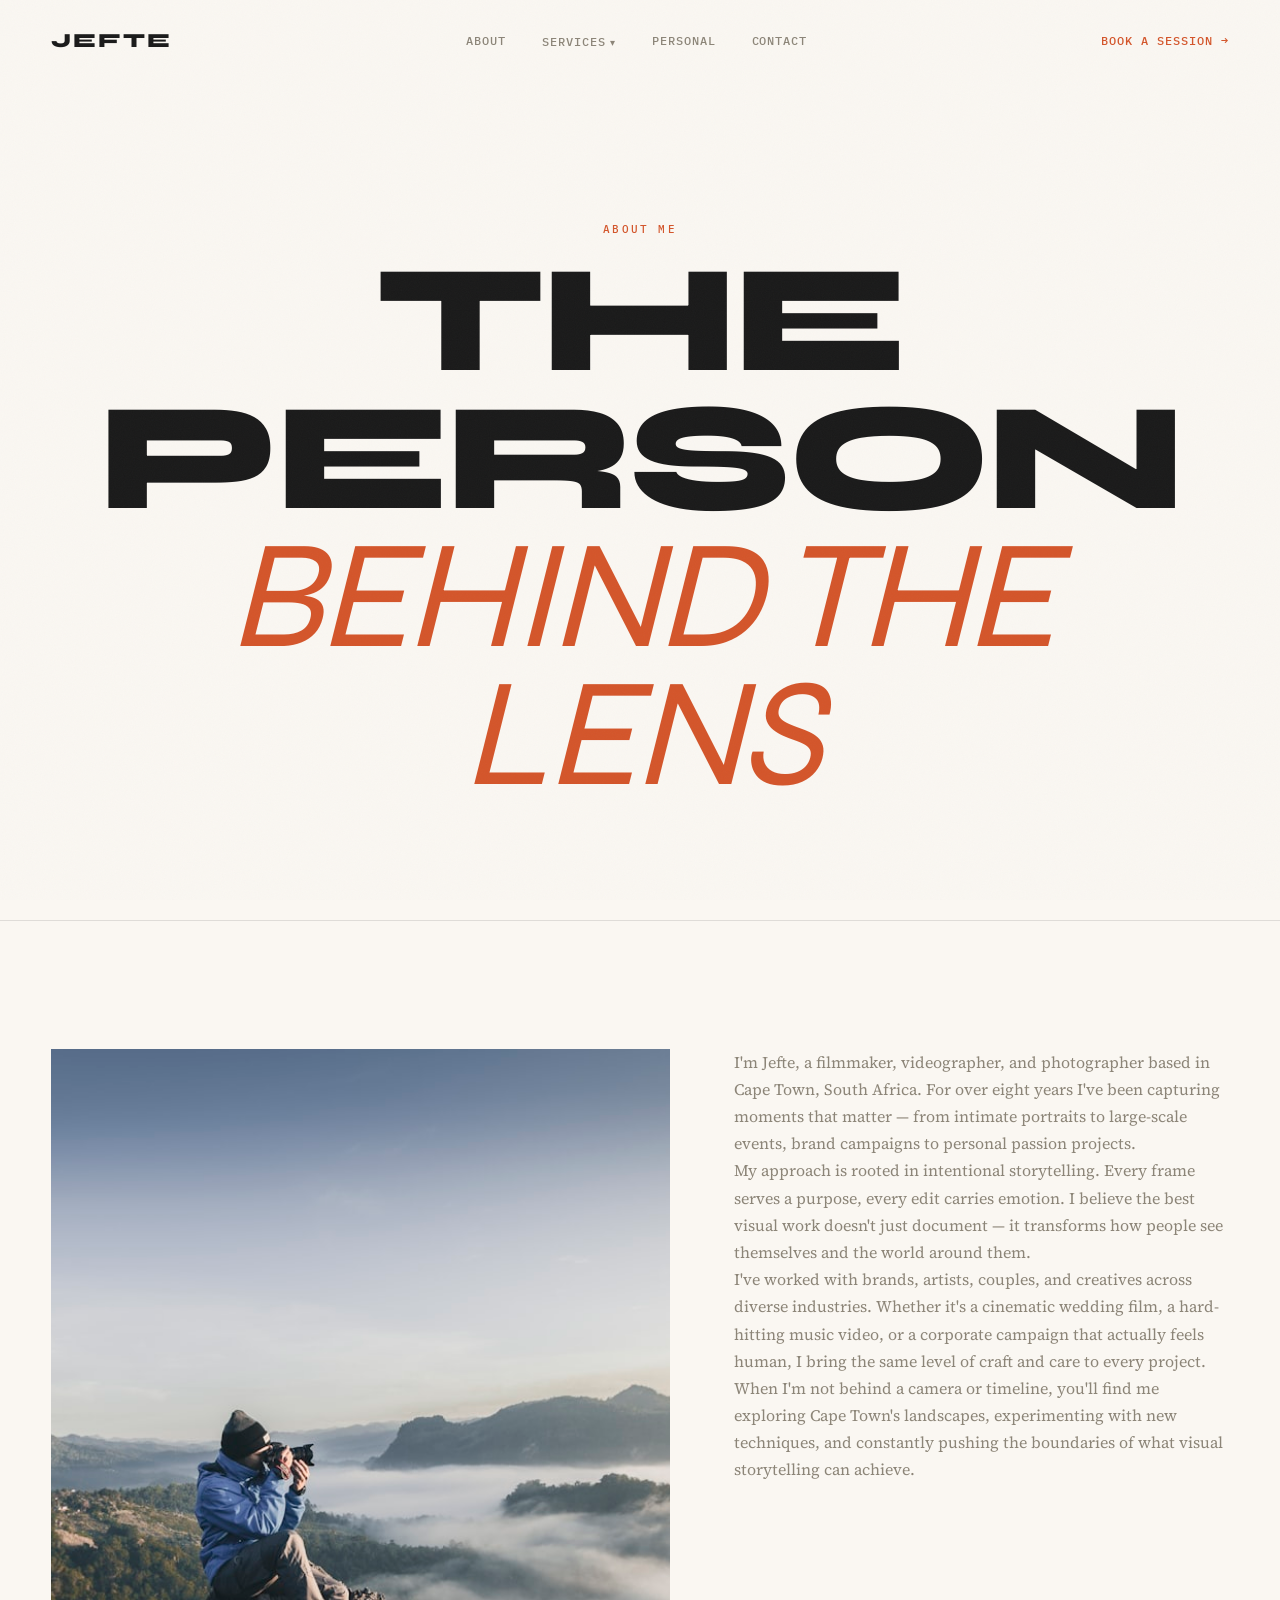
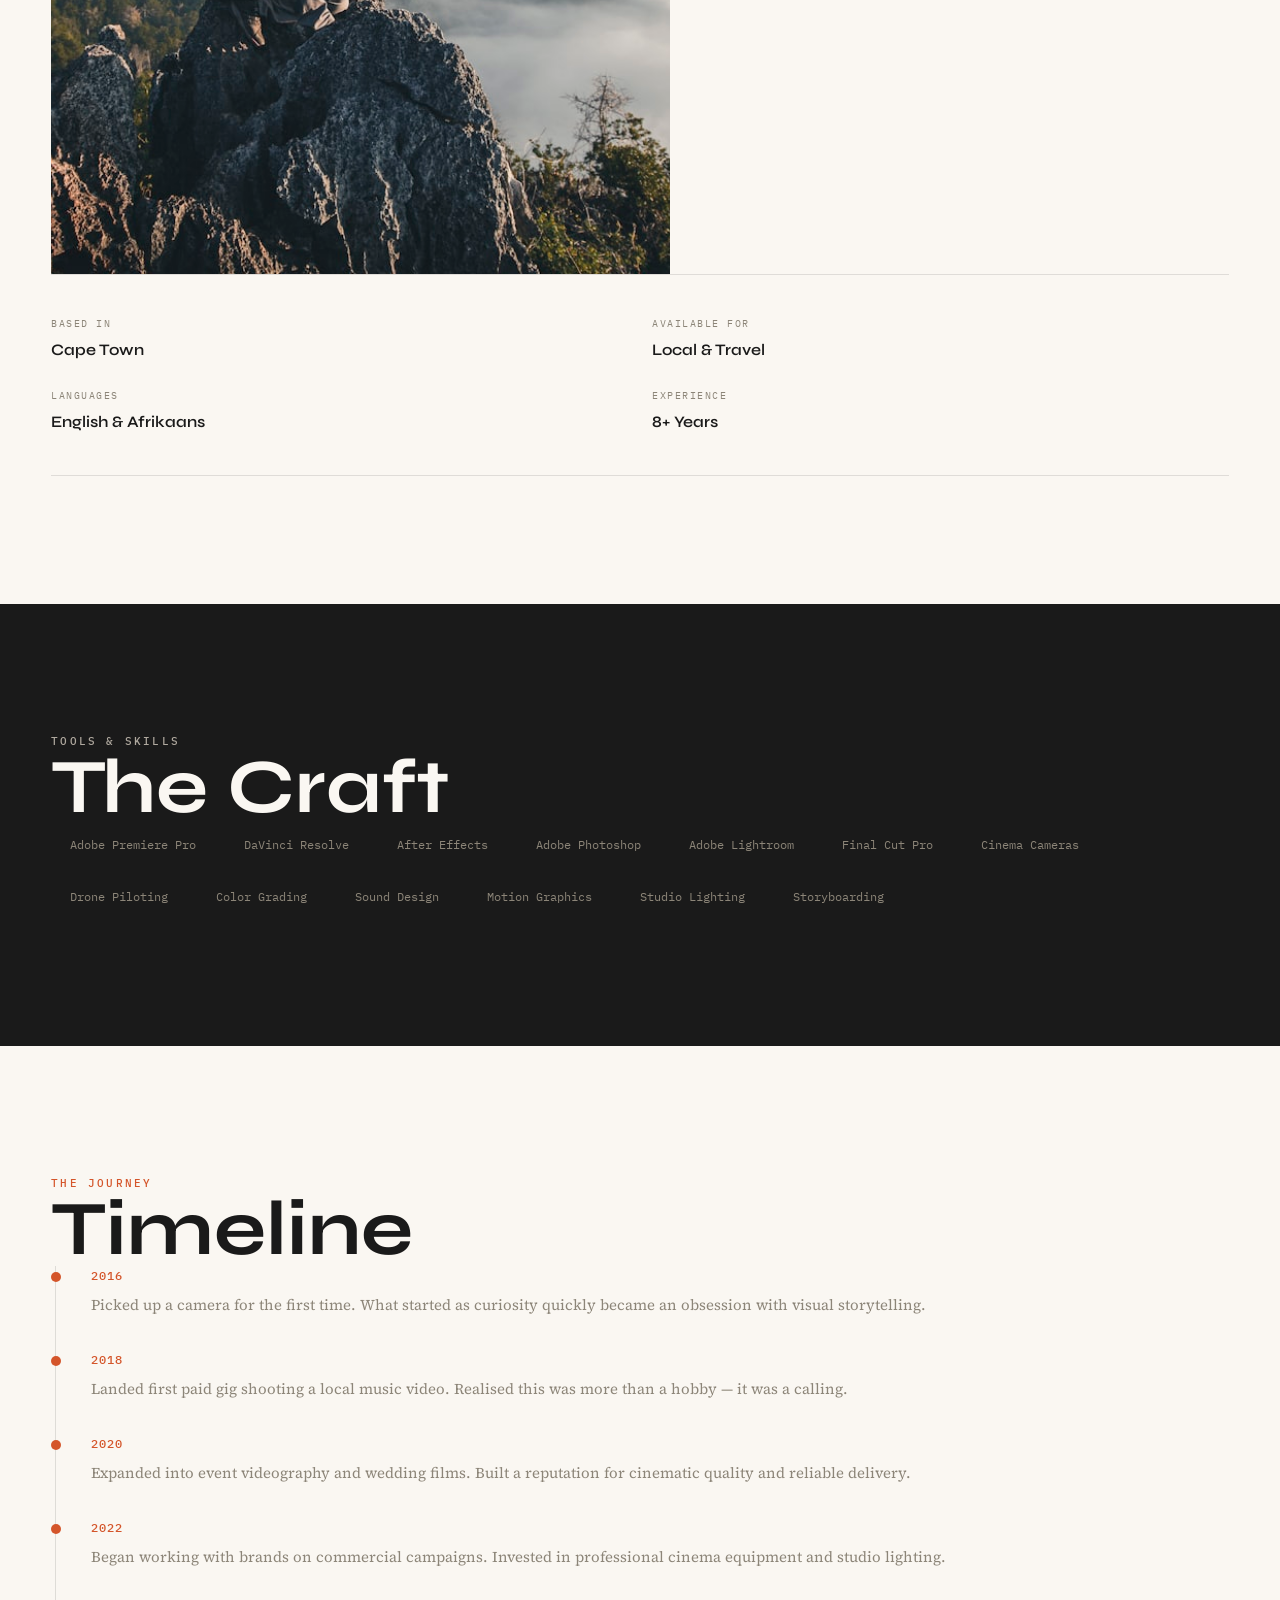
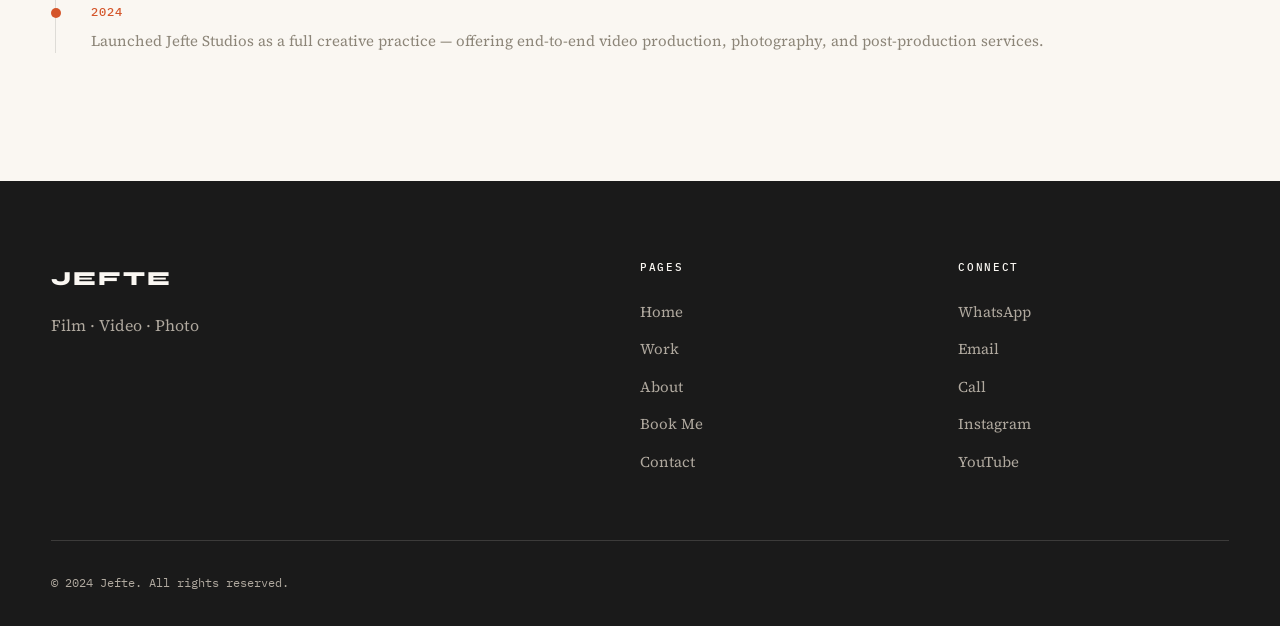
==== commit 56f53e45: "Add Personal Work page + wire it into nav on every page - New personal.html page with its own header" ====
--- a/about.html
+++ b/about.html
@@ -27,6 +27,8 @@
             <a href="documentaries.html">Documentaries</a>
           </div>
         </div>
+        
+        <a href="personal.html">Personal</a>
         <a href="contact.html">Contact</a>
       </div>
       <a href="booking.html" class="nav-cta">Book a Session &rarr;</a>
@@ -40,6 +42,7 @@
     <a href="videography.html" class="nav-mobile-sub">Event Videography</a>
     <a href="photography.html" class="nav-mobile-sub">Photography</a>
     <a href="documentaries.html" class="nav-mobile-sub">Documentaries</a>
+    <a href="personal.html">Personal</a>
     <a href="contact.html">Contact</a>
     <a href="booking.html" class="btn btn-primary" style="margin-top:24px;">Book Me</a>
   </div>
--- a/css/style.css
+++ b/css/style.css
@@ -1600,20 +1600,23 @@
 }
 
 /* Portfolio grid — for non-scroll layout on portfolio page */
-.portfolio-grid {
+.portfolio-grid,
+.projects-grid {
   display: grid;
   grid-template-columns: 1fr;
   gap: 24px;
 }
 
 @media (min-width: 768px) {
-  .portfolio-grid {
+  .portfolio-grid,
+  .projects-grid {
     grid-template-columns: repeat(2, 1fr);
   }
 }
 
 @media (min-width: 1024px) {
-  .portfolio-grid {
+  .portfolio-grid,
+  .projects-grid {
     grid-template-columns: repeat(3, 1fr);
   }
 }
@@ -1649,3 +1652,130 @@
     animation-duration: 0.01ms !important;
   }
 }
+
+/* ============================================================
+   Mobile cramp fixes (2026-04-09)
+   - Hero stats: on small screens, flow naturally under the buttons
+     instead of being absolutely positioned and overlapping them.
+   - Ensure `.reveal` sections don't stay invisible forever if the
+     IntersectionObserver never fires (e.g. no-JS, bot, screenshot tool).
+   ============================================================ */
+
+@media (max-width: 767px) {
+  .hero {
+    padding-bottom: 32px;
+  }
+  .hero-stats {
+    position: static;
+    border-top: 1px solid var(--border-light);
+    margin-top: 40px;
+    padding: 24px 0 0;
+  }
+  .hero-stats .container {
+    gap: 20px;
+  }
+}
+
+/* Progressive-enhancement fallback: if the user's browser blocks
+   IntersectionObserver (or some oddity prevents the `revealed` class
+   from being added), make sure reveal sections still fade in via a
+   one-shot CSS animation after a short delay. */
+@keyframes bwReveal {
+  to {
+    opacity: 1;
+    transform: translateY(0);
+  }
+}
+.reveal {
+  animation: bwReveal 1s cubic-bezier(0.16, 1, 0.3, 1) 0.6s forwards;
+}
+.reveal.revealed {
+  animation: none;
+}
+
+/* ============================================================
+   Video Lightbox (in-page YouTube player)
+   ============================================================ */
+.video-lightbox {
+  position: fixed;
+  inset: 0;
+  background: rgba(0, 0, 0, 0.92);
+  z-index: 9999;
+  display: none;
+  align-items: center;
+  justify-content: center;
+  padding: clamp(16px, 4vw, 40px);
+  animation: vlFade 0.25s ease;
+}
+.video-lightbox.active { display: flex; }
+
+@keyframes vlFade {
+  from { opacity: 0; }
+  to   { opacity: 1; }
+}
+
+.video-lightbox-inner {
+  position: relative;
+  width: 100%;
+  max-width: 1100px;
+  aspect-ratio: 16 / 9;
+  background: #000;
+  border-radius: 4px;
+  overflow: hidden;
+  box-shadow: 0 40px 120px rgba(0, 0, 0, 0.7);
+}
+.video-lightbox-inner iframe {
+  width: 100%;
+  height: 100%;
+  border: 0;
+  display: block;
+}
+
+.video-lightbox-close {
+  position: absolute;
+  top: -44px;
+  right: 0;
+  width: 36px;
+  height: 36px;
+  border: 1px solid rgba(255, 255, 255, 0.25);
+  background: transparent;
+  color: #fff;
+  font-family: 'Syne', sans-serif;
+  font-size: 1.1rem;
+  cursor: pointer;
+  border-radius: 50%;
+  display: flex;
+  align-items: center;
+  justify-content: center;
+  transition: background 0.2s, border-color 0.2s;
+}
+.video-lightbox-close:hover {
+  background: rgba(255, 255, 255, 0.08);
+  border-color: rgba(255, 255, 255, 0.5);
+}
+
+/* Play badge overlay on video-enabled project cards */
+.project-card[data-video]::after {
+  content: '▶';
+  position: absolute;
+  top: 50%;
+  left: 50%;
+  transform: translate(-50%, -50%);
+  width: 64px;
+  height: 64px;
+  border-radius: 50%;
+  background: rgba(255, 255, 255, 0.95);
+  color: #000;
+  display: flex;
+  align-items: center;
+  justify-content: center;
+  font-size: 22px;
+  pointer-events: none;
+  opacity: 0.92;
+  transition: transform 0.25s ease, opacity 0.25s ease;
+  z-index: 3;
+}
+.project-card[data-video]:hover::after {
+  transform: translate(-50%, -50%) scale(1.08);
+  opacity: 1;
+}
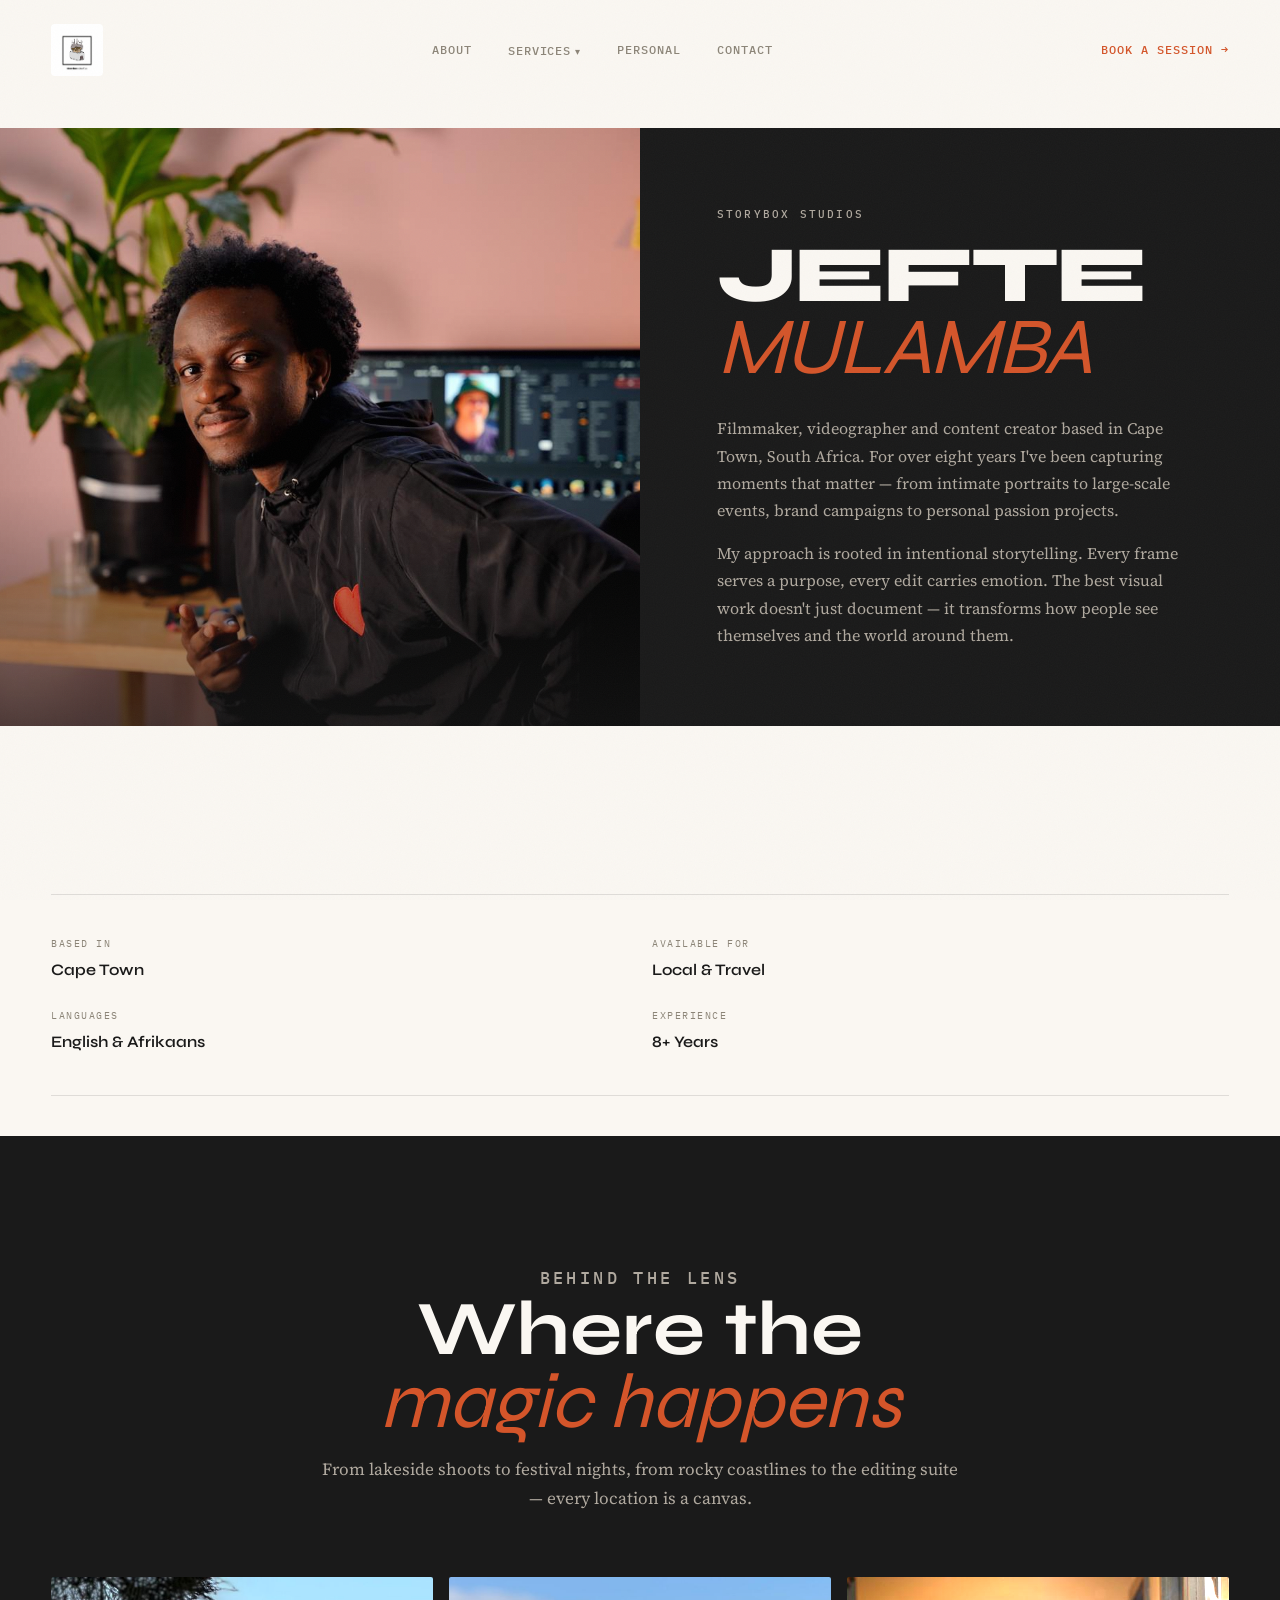
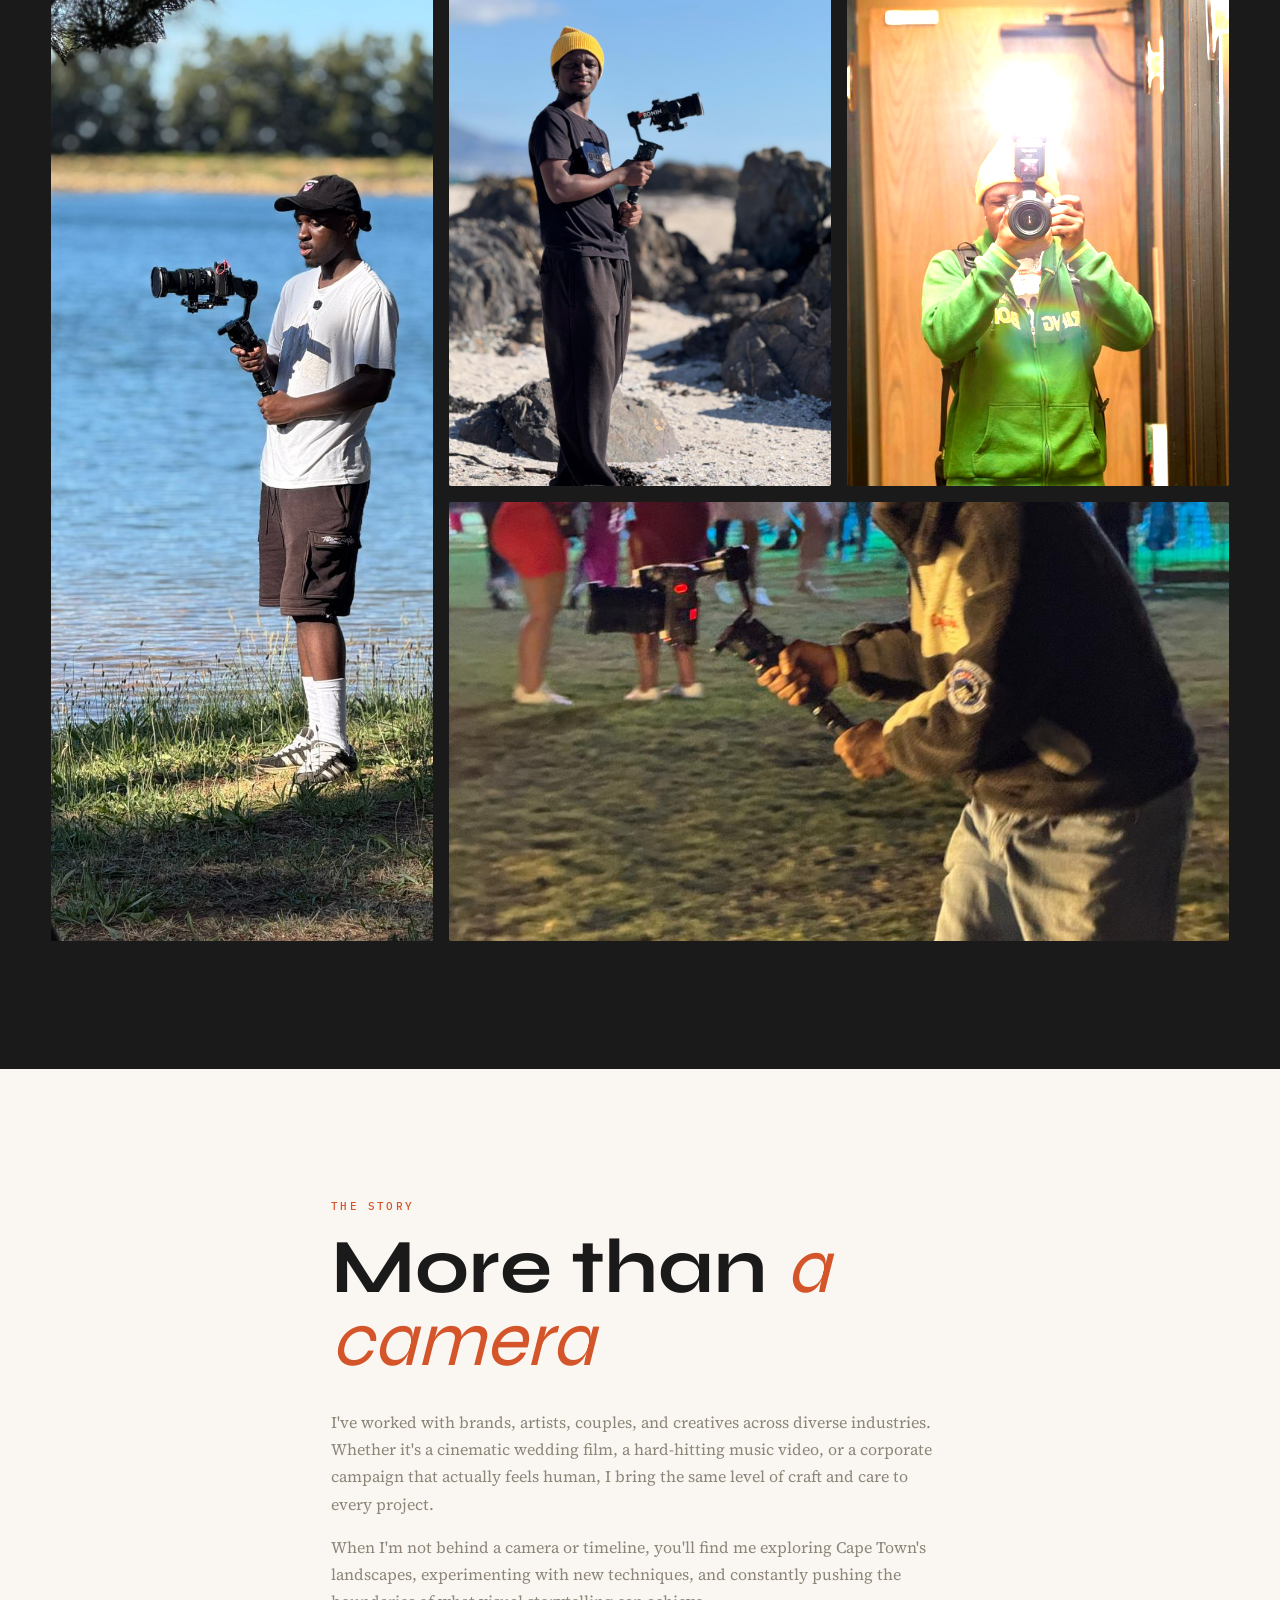
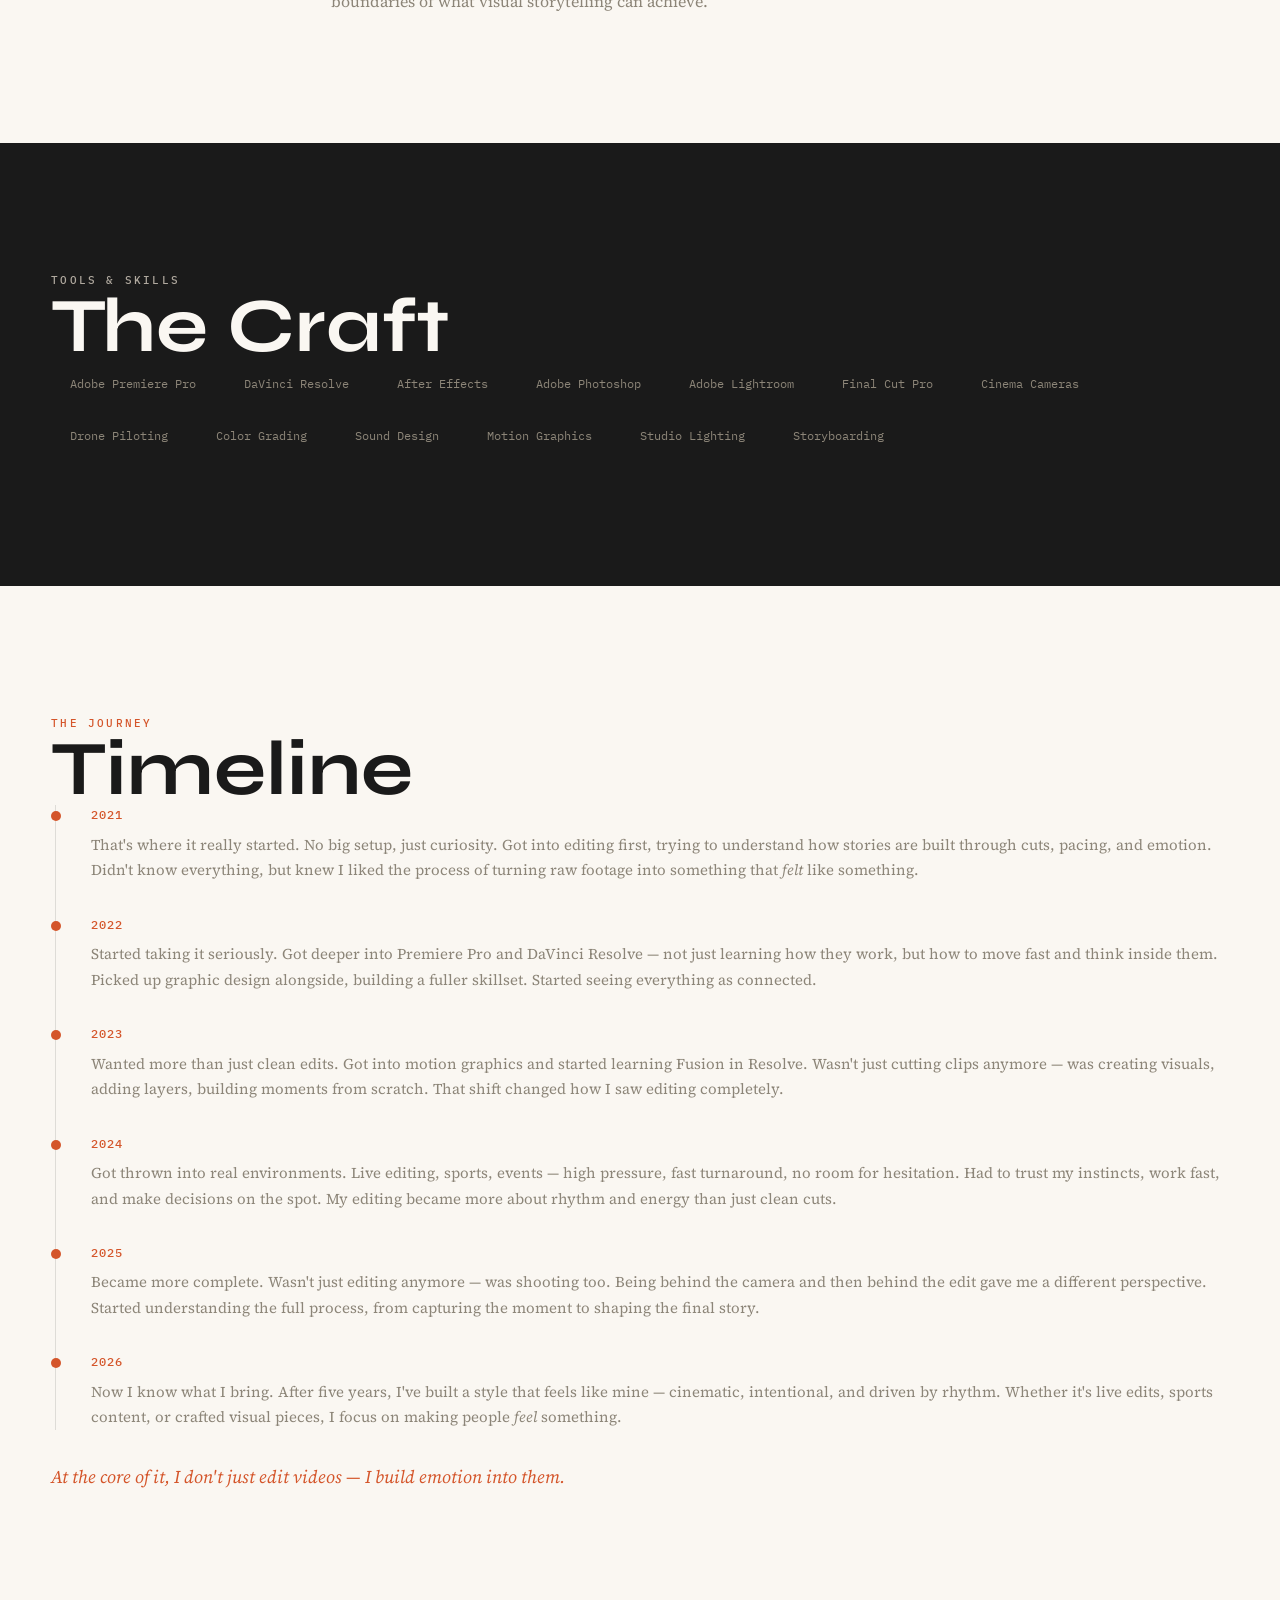
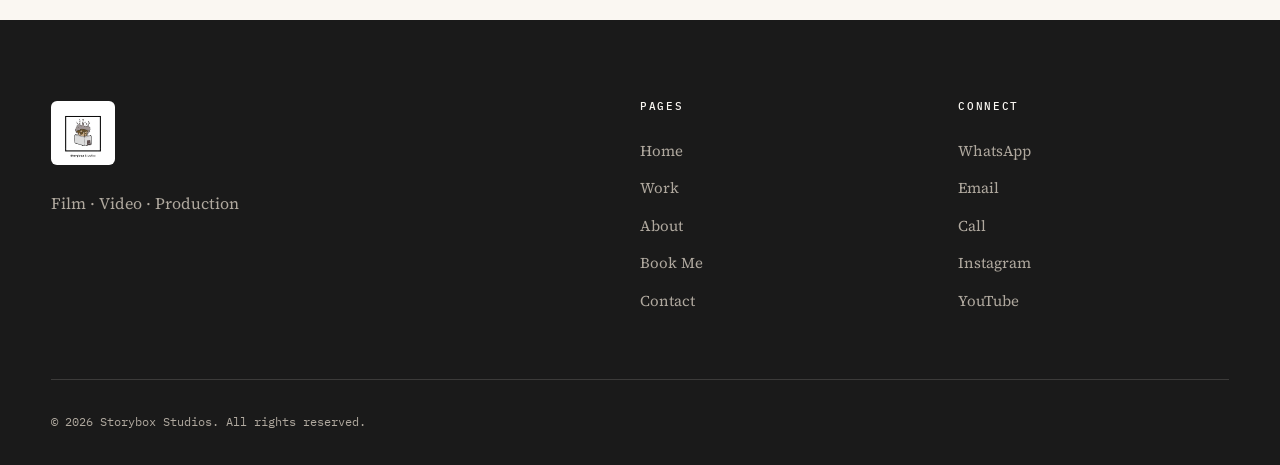
==== commit 7aa64f51: "Rebrand to Storybox Studios + full site overhaul - Rebrand from JEFTE to Storybox Studios across all" ====
--- a/about.html
+++ b/about.html
@@ -4,8 +4,8 @@
   <meta charset="UTF-8">
   <meta name="viewport" content="width=device-width, initial-scale=1.0">
   <meta name="theme-color" content="#FAF7F2">
-  <title>About — Jefte</title>
-  <link rel="icon" href="images/icons/favicon.svg" type="image/svg+xml">
+  <title>About — Storybox Studios</title>
+  <link rel="icon" href="images/icons/favicon.jpeg" type="image/jpeg">
   <link rel="preconnect" href="https://fonts.googleapis.com">
   <link rel="preconnect" href="https://fonts.gstatic.com" crossorigin>
   <link href="https://fonts.googleapis.com/css2?family=IBM+Plex+Mono:wght@400;500&family=Source+Serif+4:ital,wght@0,400;0,600;1,400&family=Syne:wght@400..800&display=swap" rel="stylesheet">
@@ -15,16 +15,17 @@
 
   <nav class="nav">
     <div class="container flex-between">
-      <a href="index.html" class="nav-logo">JEFTE</a>
+      <a href="index.html" class="nav-logo"><img src="images/logo.jpeg" alt="Storybox Studios" class="nav-logo-img"></a>
       <div class="nav-links">
         <a href="about.html">About</a>
         <div class="nav-dropdown">
           <span class="nav-dropdown-toggle">Services <span class="nav-dropdown-arrow">▾</span></span>
           <div class="nav-dropdown-menu">
-            <a href="film-editing.html">Film Editing</a>
-            <a href="videography.html">Event Videography</a>
-            <a href="photography.html">Photography</a>
-            <a href="documentaries.html">Documentaries</a>
+            <a href="film-editing.html">Trailers</a>
+            <a href="videography.html">Behind The Scenes</a>
+            <a href="documentaries.html">Documentary</a>
+            <a href="social-media.html">Social Media</a>
+            <a href="events.html">Event</a>
           </div>
         </div>
         
@@ -38,36 +39,32 @@
   <div class="nav-mobile">
     <a href="index.html">Home</a>
     <a href="about.html">About</a>
-    <a href="film-editing.html" class="nav-mobile-sub">Film Editing</a>
-    <a href="videography.html" class="nav-mobile-sub">Event Videography</a>
-    <a href="photography.html" class="nav-mobile-sub">Photography</a>
-    <a href="documentaries.html" class="nav-mobile-sub">Documentaries</a>
+    <a href="film-editing.html" class="nav-mobile-sub">Trailers</a>
+    <a href="videography.html" class="nav-mobile-sub">Behind The Scenes</a>
+    <a href="documentaries.html" class="nav-mobile-sub">Documentary</a>
+    <a href="social-media.html" class="nav-mobile-sub">Social Media</a>
+    <a href="events.html" class="nav-mobile-sub">Event</a>
     <a href="personal.html">Personal</a>
     <a href="contact.html">Contact</a>
     <a href="booking.html" class="btn btn-primary" style="margin-top:24px;">Book Me</a>
   </div>
 
-  <header class="page-header section section--light">
-    <div class="container">
-      <p class="section-subtitle">About Me</p>
-      <h1>THE PERSON <em>Behind the Lens</em></h1>
-    </div>
-  </header>
-
-  <section class="section section--light reveal">
-    <div class="container">
-      <div class="about-grid">
-        <div class="about-image">
-          <img src="images/about/profile.jpeg" alt="Jefte Mulamba" loading="lazy">
-        </div>
-        <div class="about-text">
-          <p>I'm Jefte, a filmmaker, videographer, and photographer based in Cape Town, South Africa. For over eight years I've been capturing moments that matter &mdash; from intimate portraits to large-scale events, brand campaigns to personal passion projects.</p>
-          <p>My approach is rooted in intentional storytelling. Every frame serves a purpose, every edit carries emotion. I believe the best visual work doesn't just document &mdash; it transforms how people see themselves and the world around them.</p>
-          <p>I've worked with brands, artists, couples, and creatives across diverse industries. Whether it's a cinematic wedding film, a hard-hitting music video, or a corporate campaign that actually feels human, I bring the same level of craft and care to every project.</p>
-          <p>When I'm not behind a camera or timeline, you'll find me exploring Cape Town's landscapes, experimenting with new techniques, and constantly pushing the boundaries of what visual storytelling can achieve.</p>
-        </div>
-      </div>
-
+  <!-- Hero: Full-bleed studio portrait + bio -->
+  <section class="about-hero-split">
+    <div class="about-hero-image">
+      <img src="images/about/jefte-studio.jpeg" alt="Jefte Mulamba in his editing studio">
+    </div>
+    <div class="about-hero-bio">
+      <p class="section-subtitle">Storybox Studios</p>
+      <h1>JEFTE <em>Mulamba</em></h1>
+      <p>Filmmaker, videographer and content creator based in Cape Town, South Africa. For over eight years I've been capturing moments that matter &mdash; from intimate portraits to large-scale events, brand campaigns to personal passion projects.</p>
+      <p>My approach is rooted in intentional storytelling. Every frame serves a purpose, every edit carries emotion. The best visual work doesn't just document &mdash; it transforms how people see themselves and the world around them.</p>
+    </div>
+  </section>
+
+  <!-- Info strip -->
+  <section class="section section--light" style="padding:40px 0;">
+    <div class="container">
       <div class="info-grid">
         <div class="info-item">
           <p class="info-label">Based in</p>
@@ -86,6 +83,45 @@
           <p class="info-value">8+ Years</p>
         </div>
       </div>
+    </div>
+  </section>
+
+  <!-- Behind the Lens — photo mosaic -->
+  <section class="section section--dark reveal">
+    <div class="container">
+      <div class="section-intro">
+        <p class="section-subtitle">Behind the Lens</p>
+        <h2>Where the <em>magic happens</em></h2>
+        <p>From lakeside shoots to festival nights, from rocky coastlines to the editing suite &mdash; every location is a canvas.</p>
+      </div>
+      <div class="photo-mosaic">
+        <div class="photo-mosaic-item photo-mosaic-item--tall">
+          <img src="images/about/jefte-lakeside.jpeg" alt="Jefte filming by the lake with gimbal" loading="lazy">
+          <span class="photo-mosaic-caption">Lakeside &middot; On Location</span>
+        </div>
+        <div class="photo-mosaic-item">
+          <img src="images/about/jefte-beach.jpeg" alt="Jefte on the rocks with DJI Ronin" loading="lazy">
+          <span class="photo-mosaic-caption">Coastline &middot; Cape Town</span>
+        </div>
+        <div class="photo-mosaic-item">
+          <img src="images/about/jefte-mirror.jpeg" alt="Jefte mirror selfie with DSLR flash" loading="lazy" style="filter:brightness(1.4) contrast(1.1);">
+          <span class="photo-mosaic-caption">Self Portrait &middot; Behind the Camera</span>
+        </div>
+        <div class="photo-mosaic-item photo-mosaic-item--wide">
+          <img src="images/about/jefte-festival.jpeg" alt="Jefte shooting at a night festival" loading="lazy" style="aspect-ratio:16/9;object-fit:cover;">
+          <span class="photo-mosaic-caption">Festival Night &middot; Event Coverage</span>
+        </div>
+      </div>
+    </div>
+  </section>
+
+  <!-- More about me -->
+  <section class="section section--light reveal">
+    <div class="container" style="max-width:720px;">
+      <p class="section-subtitle" style="margin-bottom:16px;">The Story</p>
+      <h2 style="margin-bottom:32px;">More than <em>a camera</em></h2>
+      <p>I've worked with brands, artists, couples, and creatives across diverse industries. Whether it's a cinematic wedding film, a hard-hitting music video, or a corporate campaign that actually feels human, I bring the same level of craft and care to every project.</p>
+      <p style="margin-top:16px;">When I'm not behind a camera or timeline, you'll find me exploring Cape Town's landscapes, experimenting with new techniques, and constantly pushing the boundaries of what visual storytelling can achieve.</p>
     </div>
   </section>
 
@@ -118,26 +154,31 @@
       <h2>Timeline</h2>
       <div class="timeline">
         <div class="timeline-item">
-          <span class="timeline-year">2016</span>
-          <p class="timeline-desc">Picked up a camera for the first time. What started as curiosity quickly became an obsession with visual storytelling.</p>
-        </div>
-        <div class="timeline-item">
-          <span class="timeline-year">2018</span>
-          <p class="timeline-desc">Landed first paid gig shooting a local music video. Realised this was more than a hobby &mdash; it was a calling.</p>
-        </div>
-        <div class="timeline-item">
-          <span class="timeline-year">2020</span>
-          <p class="timeline-desc">Expanded into event videography and wedding films. Built a reputation for cinematic quality and reliable delivery.</p>
+          <span class="timeline-year">2021</span>
+          <p class="timeline-desc">That's where it really started. No big setup, just curiosity. Got into editing first, trying to understand how stories are built through cuts, pacing, and emotion. Didn't know everything, but knew I liked the process of turning raw footage into something that <em>felt</em> like something.</p>
         </div>
         <div class="timeline-item">
           <span class="timeline-year">2022</span>
-          <p class="timeline-desc">Began working with brands on commercial campaigns. Invested in professional cinema equipment and studio lighting.</p>
+          <p class="timeline-desc">Started taking it seriously. Got deeper into Premiere Pro and DaVinci Resolve &mdash; not just learning how they work, but how to move fast and think inside them. Picked up graphic design alongside, building a fuller skillset. Started seeing everything as connected.</p>
+        </div>
+        <div class="timeline-item">
+          <span class="timeline-year">2023</span>
+          <p class="timeline-desc">Wanted more than just clean edits. Got into motion graphics and started learning Fusion in Resolve. Wasn't just cutting clips anymore &mdash; was creating visuals, adding layers, building moments from scratch. That shift changed how I saw editing completely.</p>
         </div>
         <div class="timeline-item">
           <span class="timeline-year">2024</span>
-          <p class="timeline-desc">Launched Jefte Studios as a full creative practice &mdash; offering end-to-end video production, photography, and post-production services.</p>
-        </div>
-      </div>
+          <p class="timeline-desc">Got thrown into real environments. Live editing, sports, events &mdash; high pressure, fast turnaround, no room for hesitation. Had to trust my instincts, work fast, and make decisions on the spot. My editing became more about rhythm and energy than just clean cuts.</p>
+        </div>
+        <div class="timeline-item">
+          <span class="timeline-year">2025</span>
+          <p class="timeline-desc">Became more complete. Wasn't just editing anymore &mdash; was shooting too. Being behind the camera and then behind the edit gave me a different perspective. Started understanding the full process, from capturing the moment to shaping the final story.</p>
+        </div>
+        <div class="timeline-item">
+          <span class="timeline-year">2026</span>
+          <p class="timeline-desc">Now I know what I bring. After five years, I've built a style that feels like mine &mdash; cinematic, intentional, and driven by rhythm. Whether it's live edits, sports content, or crafted visual pieces, I focus on making people <em>feel</em> something.</p>
+        </div>
+      </div>
+      <p style="margin-top:32px;font-style:italic;color:var(--accent);font-family:'Source Serif 4',serif;font-size:1.125rem;">At the core of it, I don't just edit videos &mdash; I build emotion into them.</p>
     </div>
   </section>
 
@@ -145,8 +186,8 @@
     <div class="container">
       <div class="footer-top">
         <div class="footer-brand">
-          <a href="index.html" class="nav-logo" style="display:inline-block;margin-bottom:16px;color:var(--text-light);">JEFTE</a>
-          <p>Film &middot; Video &middot; Photo</p>
+          <a href="index.html" class="nav-logo" style="display:inline-block;margin-bottom:16px;"><img src="images/logo.jpeg" alt="Storybox Studios" class="nav-logo-img nav-logo-img--footer"></a>
+          <p>Film &middot; Video &middot; Production</p>
         </div>
         <div>
           <h4 class="footer-heading">Pages</h4>
@@ -170,7 +211,7 @@
         </div>
       </div>
       <div class="footer-bottom">
-        <p>&copy; 2024 Jefte. All rights reserved.</p>
+        <p>&copy; 2026 Storybox Studios. All rights reserved.</p>
       </div>
     </div>
   </footer>
--- a/css/style.css
+++ b/css/style.css
@@ -412,7 +412,7 @@
   margin-top: 72px; /* clear fixed nav */
   background: var(--bg-darker);
   position: relative;
-  overflow: hidden;
+  overflow: visible;
 }
 
 .showreel-hero .video-placeholder {
@@ -578,13 +578,10 @@
 
 /* Hero stats bar */
 .hero-stats {
-  position: absolute;
-  bottom: 0;
-  left: 0;
-  width: 100%;
+  position: relative;
   border-top: 1px solid var(--border-light);
   padding: 32px 0;
-  z-index: 2;
+  margin-top: 48px;
 }
 
 .hero-stats .container {
@@ -984,7 +981,7 @@
 
 @media (min-width: 1024px) {
   .services-grid {
-    grid-template-columns: repeat(3, 1fr);
+    grid-template-columns: repeat(2, 1fr);
   }
 }
 
@@ -1779,3 +1776,411 @@
   transform: translate(-50%, -50%) scale(1.08);
   opacity: 1;
 }
+
+/* ============================================================
+   Play badge + showreel centering fixes (2026-04-09)
+   ============================================================ */
+
+/* .project-card had no position:relative, so the ::after play
+   badge I added earlier was escaping the card bounds. Scope the
+   badge to the image container which already has position:relative. */
+.project-card[data-video]::after {
+  content: none;
+}
+.project-card[data-video] .project-card-image {
+  position: relative;
+}
+.project-card[data-video] .project-card-image::after {
+  content: '';
+  position: absolute;
+  top: 50%;
+  left: 50%;
+  transform: translate(-50%, -50%);
+  width: 64px;
+  height: 64px;
+  border-radius: 50%;
+  background: rgba(255, 255, 255, 0.95);
+  pointer-events: none;
+  z-index: 3;
+  transition: transform 0.25s ease, opacity 0.25s ease;
+  opacity: 0.95;
+  /* Play triangle, drawn with a clip-path so it crisps at any DPI */
+  background-image: url("data:image/svg+xml;utf8,<svg xmlns='http://www.w3.org/2000/svg' viewBox='0 0 24 24' fill='black'><polygon points='8,5 19,12 8,19'/></svg>");
+  background-repeat: no-repeat;
+  background-position: 56% center;
+  background-size: 28px 28px;
+  box-shadow: 0 10px 30px rgba(0, 0, 0, 0.45);
+}
+.project-card[data-video]:hover .project-card-image::after {
+  transform: translate(-50%, -50%) scale(1.08);
+  opacity: 1;
+}
+
+/* Showreel hero: center and size properly on mobile.
+   The inline aspect-ratio + min-height: 60vh combo was breaking
+   mobile layout because the forced height fought the aspect-ratio. */
+@media (max-width: 767px) {
+  .showreel-hero {
+    display: block;
+  }
+  .showreel-hero .video-placeholder {
+    min-height: 0;
+    aspect-ratio: 16 / 9;
+    width: 100%;
+    max-width: 100%;
+    max-height: none;
+  }
+  .showreel-hover,
+  .showreel-thumb,
+  .showreel-player {
+    width: 100% !important;
+  }
+}
+
+/* Explicit centering on the showreel play-btn across all breakpoints
+   — defensive override in case a parent overrides flex. */
+.showreel-hero .play-btn {
+  position: absolute;
+  top: 50%;
+  left: 50%;
+  transform: translate(-50%, -50%);
+  margin: 0;
+}
+.showreel-hero .play-btn:hover {
+  transform: translate(-50%, -50%) scale(1.05);
+}
+
+/* Showreel trigger — anchor wraps the placeholder so the whole
+   hero is one giant click target that opens the lightbox. */
+.showreel-trigger {
+  display: block;
+  text-decoration: none;
+  color: inherit;
+  position: relative;
+}
+.showreel-trigger .video-placeholder {
+  position: relative;
+}
+/* Dark overlay over the thumbnail so the HIGHLIGHT REEL label
+   and play button stay legible even over bright frames. */
+.showreel-trigger .video-placeholder::before {
+  content: '';
+  position: absolute;
+  inset: 0;
+  background: linear-gradient(
+    180deg,
+    rgba(0, 0, 0, 0.3) 0%,
+    rgba(0, 0, 0, 0.55) 100%
+  );
+  pointer-events: none;
+  z-index: 1;
+  transition: background 0.35s ease;
+}
+.showreel-trigger:hover .video-placeholder::before {
+  background: linear-gradient(
+    180deg,
+    rgba(0, 0, 0, 0.15) 0%,
+    rgba(0, 0, 0, 0.4) 100%
+  );
+}
+/* Label sits absolute top-left, above the gradient overlay. */
+.showreel-trigger .video-placeholder > span {
+  position: absolute;
+  top: clamp(16px, 3vw, 28px);
+  left: clamp(16px, 3vw, 28px);
+  color: #fff;
+  letter-spacing: 0.2em;
+  z-index: 2;
+  font-family: 'IBM Plex Mono', monospace;
+  font-size: clamp(0.7rem, 1.2vw, 0.85rem);
+  text-transform: uppercase;
+}
+
+/* Play button: force absolute center on top of the gradient.
+   Previous rule accidentally set position:relative via a combined
+   selector and broke centering. */
+.showreel-trigger .video-placeholder > .play-btn {
+  position: absolute;
+  top: 50%;
+  left: 50%;
+  transform: translate(-50%, -50%);
+  width: clamp(64px, 10vw, 100px);
+  height: clamp(64px, 10vw, 100px);
+  margin: 0;
+  z-index: 2;
+  background: rgba(255, 255, 255, 0.15);
+  border-color: #fff;
+  backdrop-filter: blur(4px);
+  -webkit-backdrop-filter: blur(4px);
+}
+.showreel-trigger .video-placeholder > .play-btn svg {
+  fill: #fff;
+  width: 32px;
+  height: 32px;
+}
+.showreel-trigger:hover .video-placeholder > .play-btn {
+  transform: translate(-50%, -50%) scale(1.08);
+  background: rgba(255, 255, 255, 0.22);
+}
+
+/* ============================================================
+   Home polish (2026-04-09 pt 2)
+   ============================================================ */
+
+/* Featured Projects: horizontal-scroll stays on desktop, but on
+   mobile turn it into a 2x2 grid so all 4 videos are visible
+   without swiping. Nobody swipes. */
+@media (max-width: 767px) {
+  .projects-scroll {
+    display: grid !important;
+    grid-template-columns: 1fr 1fr;
+    gap: 16px;
+    overflow: visible !important;
+    scroll-snap-type: none !important;
+  }
+  .projects-scroll .project-card {
+    width: 100% !important;
+    min-width: 0;
+    flex-shrink: 1;
+  }
+}
+
+/* Showreel vignette — darker corners, bright center. Makes the
+   centered play button feel inevitable. */
+.showreel-trigger .video-placeholder::after {
+  content: '';
+  position: absolute;
+  inset: 0;
+  pointer-events: none;
+  z-index: 1;
+  background: radial-gradient(
+    ellipse at center,
+    rgba(0, 0, 0, 0) 40%,
+    rgba(0, 0, 0, 0.35) 80%,
+    rgba(0, 0, 0, 0.6) 100%
+  );
+}
+
+/* Location beat — one-line personality between Featured Projects
+   and Services. Thin strip, no background heaviness. */
+.location-beat {
+  padding: 24px 0;
+  background-color: var(--bg-light);
+  border-top: 1px solid var(--border-light);
+  border-bottom: 1px solid var(--border-light);
+  text-align: center;
+}
+.location-beat p {
+  font-family: 'IBM Plex Mono', monospace;
+  font-size: 0.78rem;
+  letter-spacing: 0.12em;
+  text-transform: uppercase;
+  color: var(--text-muted);
+  margin: 0;
+  display: inline-flex;
+  align-items: center;
+  gap: 10px;
+}
+.location-beat .location-dot {
+  display: inline-block;
+  width: 8px;
+  height: 8px;
+  border-radius: 50%;
+  background: var(--accent);
+  box-shadow: 0 0 0 4px rgba(212, 85, 42, 0.15);
+  animation: locationPulse 2.4s ease-in-out infinite;
+}
+@keyframes locationPulse {
+  0%, 100% { transform: scale(1); opacity: 1; }
+  50% { transform: scale(0.8); opacity: 0.6; }
+}
+body.light .location-beat {
+  background-color: var(--bg-light);
+}
+
+
+/* ============================================================
+   21. NAV LOGO IMAGE (Storybox Studios rebrand)
+   ============================================================ */
+
+.nav-logo-img {
+  height: 52px;
+  width: auto;
+  display: block;
+  object-fit: contain;
+  border-radius: 4px;
+}
+
+.nav-logo-img--footer {
+  height: 64px;
+  border-radius: 6px;
+}
+
+/* On scrolled nav, slightly smaller */
+.nav-scrolled .nav-logo-img {
+  height: 42px;
+}
+
+
+/* ============================================================
+   22. ABOUT PAGE — PHOTO GALLERY (Storybox Studios)
+   ============================================================ */
+
+/* Hero split: big studio portrait left, bio right */
+.about-hero-split {
+  display: grid;
+  grid-template-columns: 1fr;
+  gap: 0;
+  min-height: 70vh;
+}
+
+.about-hero-image {
+  position: relative;
+  overflow: hidden;
+  min-height: 50vh;
+}
+
+.about-hero-image img {
+  width: 100%;
+  height: 100%;
+  object-fit: cover;
+  display: block;
+}
+
+.about-hero-image::after {
+  content: '';
+  position: absolute;
+  bottom: 0;
+  left: 0;
+  right: 0;
+  height: 40%;
+  background: linear-gradient(to top, rgba(26,26,26,0.6), transparent);
+  pointer-events: none;
+}
+
+.about-hero-bio {
+  background: var(--bg-dark);
+  color: var(--text-light);
+  padding: clamp(40px, 6vw, 80px);
+  display: flex;
+  flex-direction: column;
+  justify-content: center;
+}
+
+.about-hero-bio .section-subtitle {
+  margin-bottom: 16px;
+}
+
+.about-hero-bio h1 {
+  color: var(--text-light);
+  margin-bottom: 32px;
+  font-size: clamp(2.5rem, 7vw, 5rem);
+}
+
+.about-hero-bio p {
+  color: var(--text-muted-light);
+  margin-bottom: 16px;
+  max-width: 520px;
+}
+
+.about-hero-bio p:last-of-type {
+  margin-bottom: 0;
+}
+
+@media (min-width: 1024px) {
+  .about-hero-split {
+    grid-template-columns: 1fr 1fr;
+    min-height: 85vh;
+  }
+
+  .about-hero-image {
+    min-height: 0;
+  }
+}
+
+/* Behind the Lens — asymmetric photo mosaic */
+.photo-mosaic {
+  display: grid;
+  grid-template-columns: 1fr 1fr;
+  grid-template-rows: auto;
+  gap: 8px;
+}
+
+.photo-mosaic-item {
+  position: relative;
+  overflow: hidden;
+  border-radius: 2px;
+}
+
+.photo-mosaic-item img {
+  width: 100%;
+  height: 100%;
+  object-fit: cover;
+  display: block;
+  transition: transform 0.8s cubic-bezier(0.16, 1, 0.3, 1);
+}
+
+.photo-mosaic-item:hover img {
+  transform: scale(1.04);
+}
+
+/* Tall item spans 2 rows */
+.photo-mosaic-item--tall {
+  grid-row: span 2;
+}
+
+/* Wide item spans 2 columns */
+.photo-mosaic-item--wide {
+  grid-column: span 2;
+}
+
+/* Caption overlay on hover */
+.photo-mosaic-caption {
+  position: absolute;
+  bottom: 0;
+  left: 0;
+  right: 0;
+  padding: 16px 20px;
+  background: linear-gradient(to top, rgba(0,0,0,0.7), transparent);
+  color: #fff;
+  font-family: 'IBM Plex Mono', monospace;
+  font-size: 0.6875rem;
+  letter-spacing: 0.1em;
+  text-transform: uppercase;
+  opacity: 0;
+  transform: translateY(8px);
+  transition: opacity 0.4s ease, transform 0.4s ease;
+}
+
+.photo-mosaic-item:hover .photo-mosaic-caption {
+  opacity: 1;
+  transform: translateY(0);
+}
+
+@media (min-width: 768px) {
+  .photo-mosaic {
+    grid-template-columns: 1fr 1fr 1fr;
+    gap: 12px;
+  }
+}
+
+@media (min-width: 1024px) {
+  .photo-mosaic {
+    gap: 16px;
+  }
+}
+
+/* Section intro text — centered with max-width */
+.section-intro {
+  text-align: center;
+  max-width: 640px;
+  margin: 0 auto clamp(40px, 5vw, 64px);
+}
+
+.section-intro h2 {
+  margin-bottom: 16px;
+}
+
+.section-intro p {
+  font-size: 1.0625rem;
+}
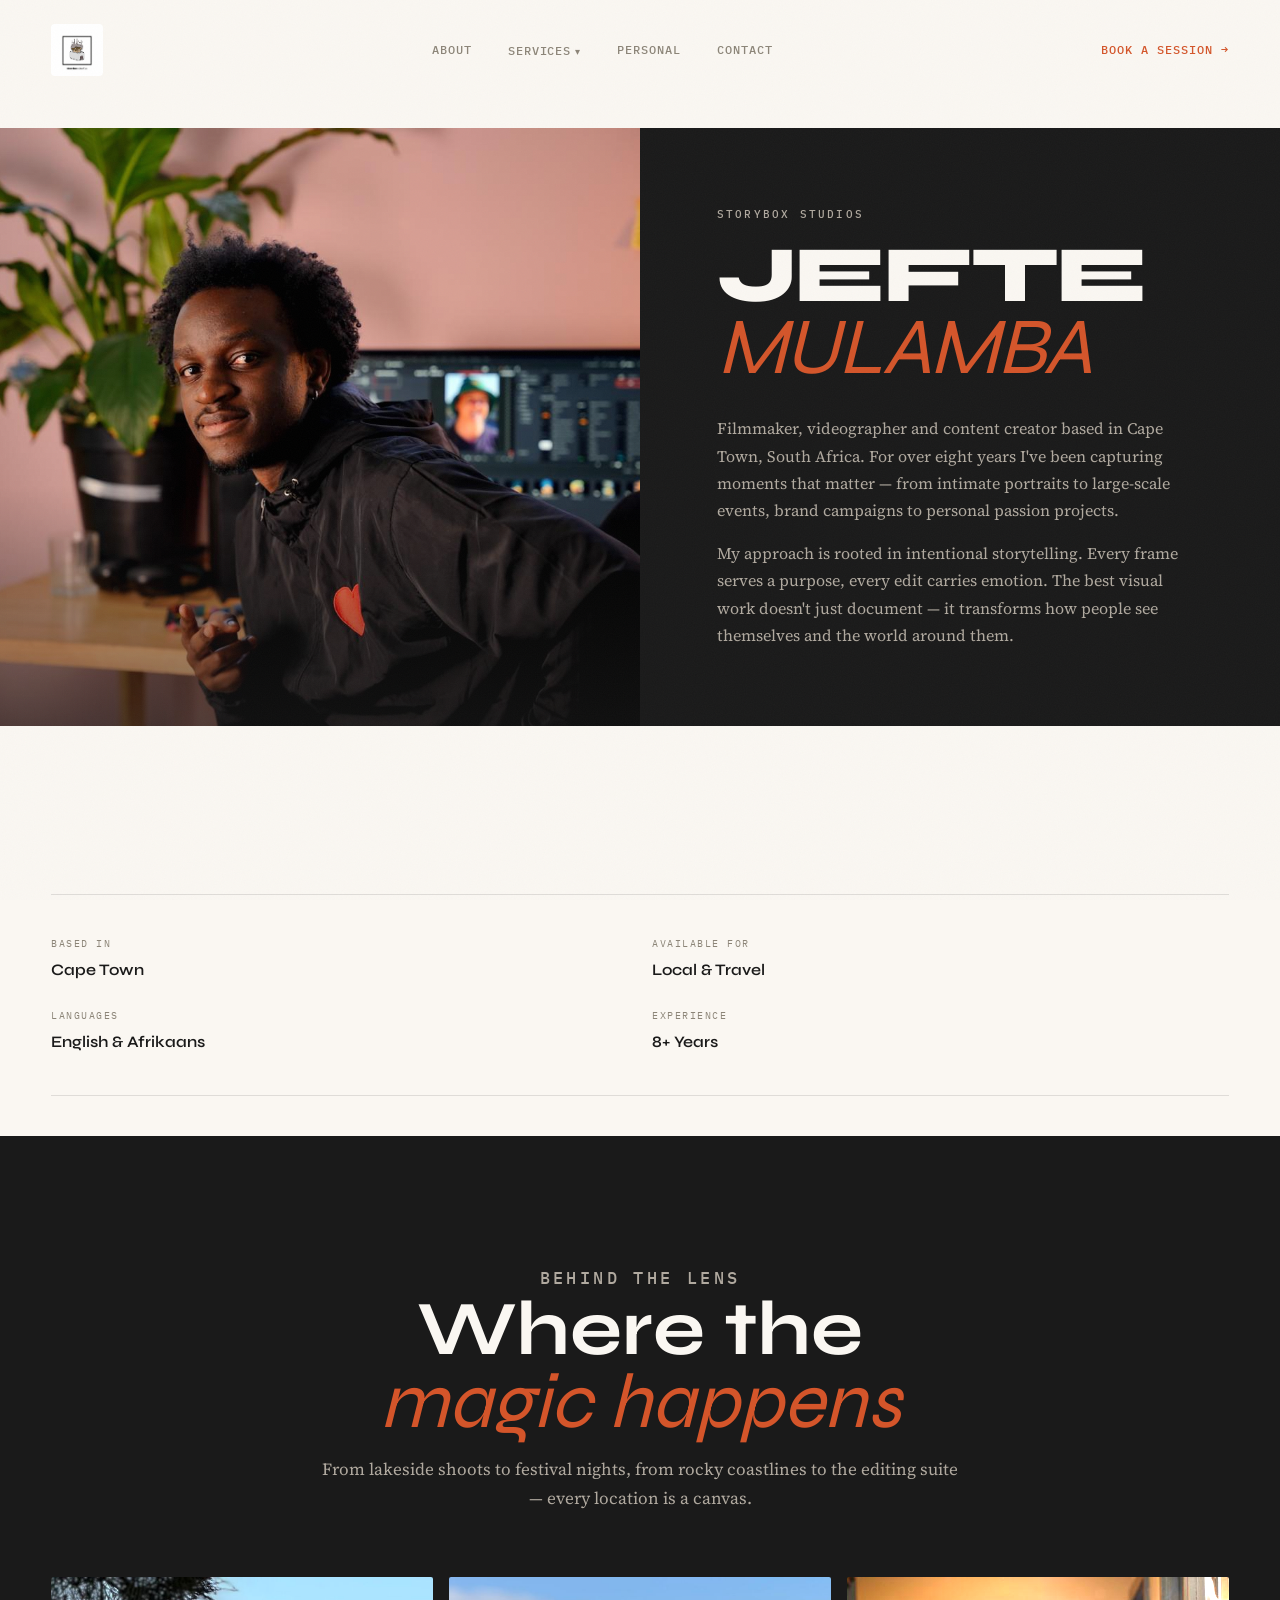
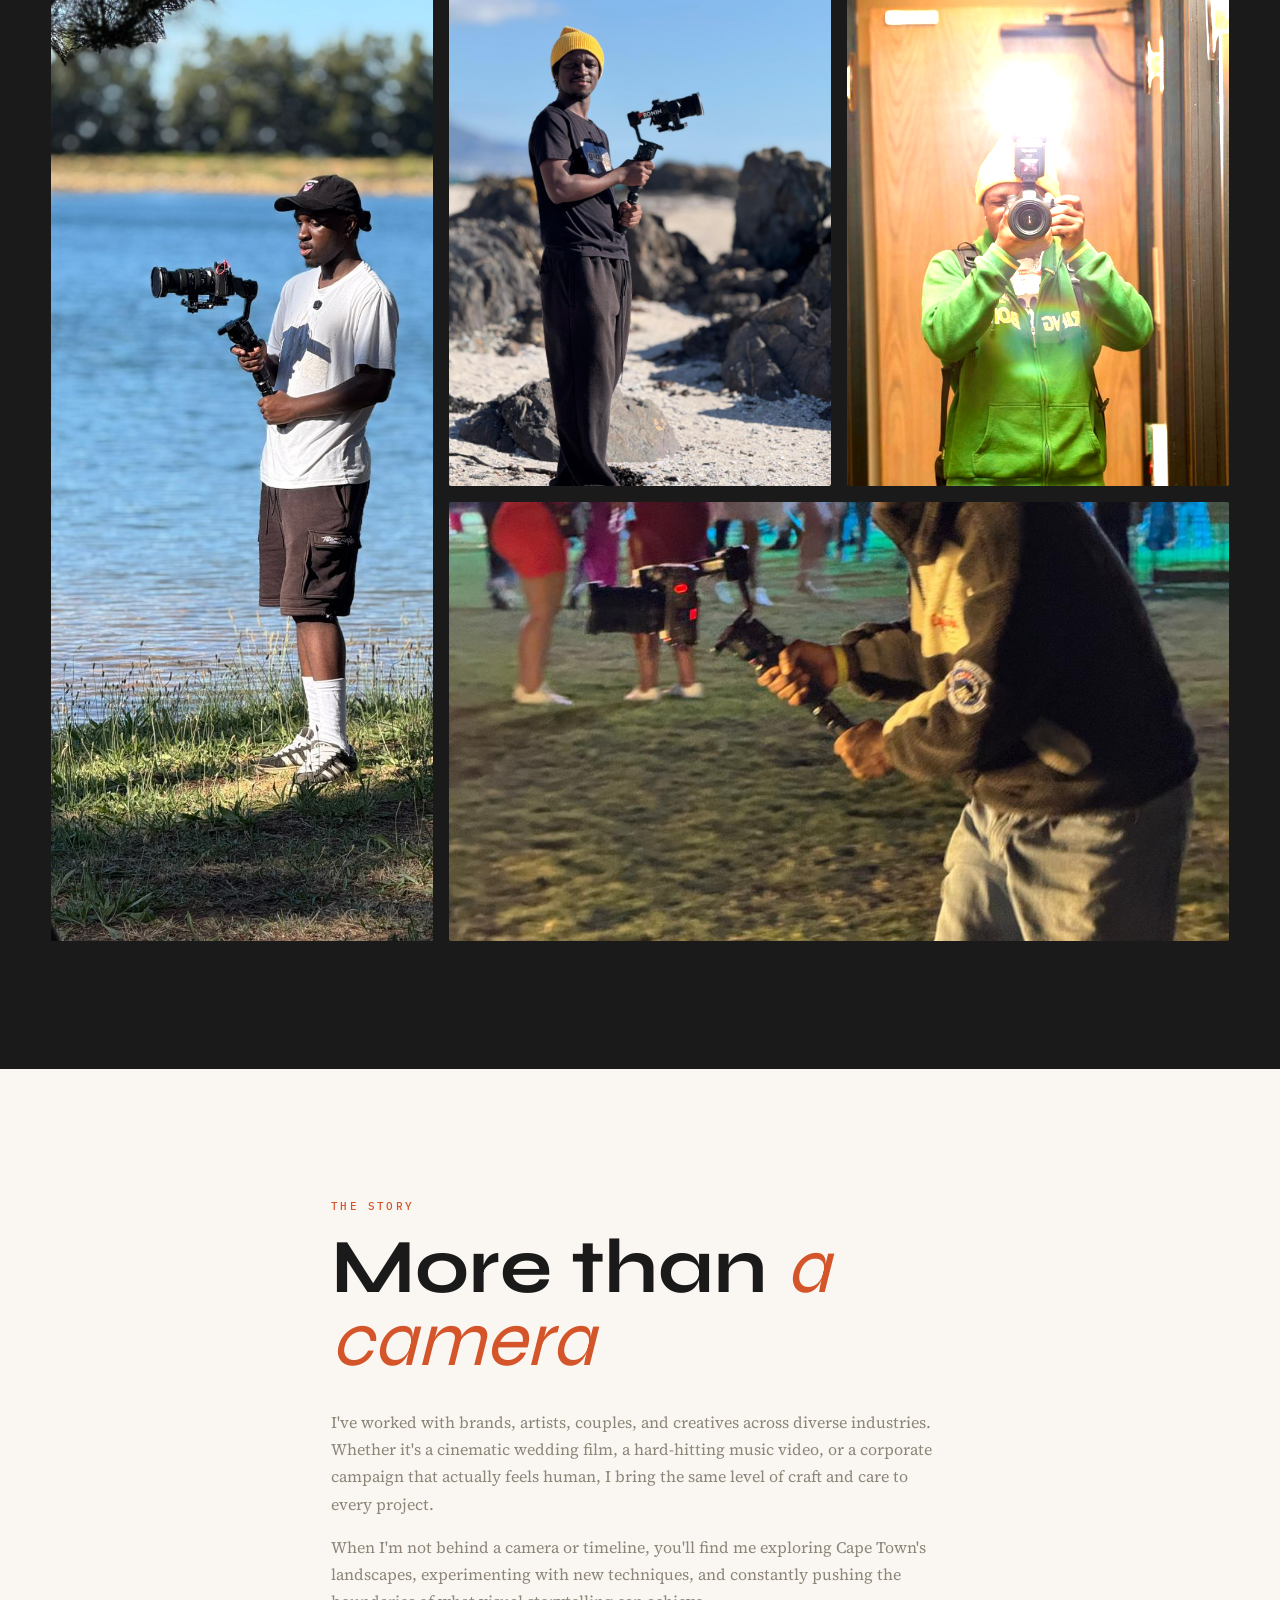
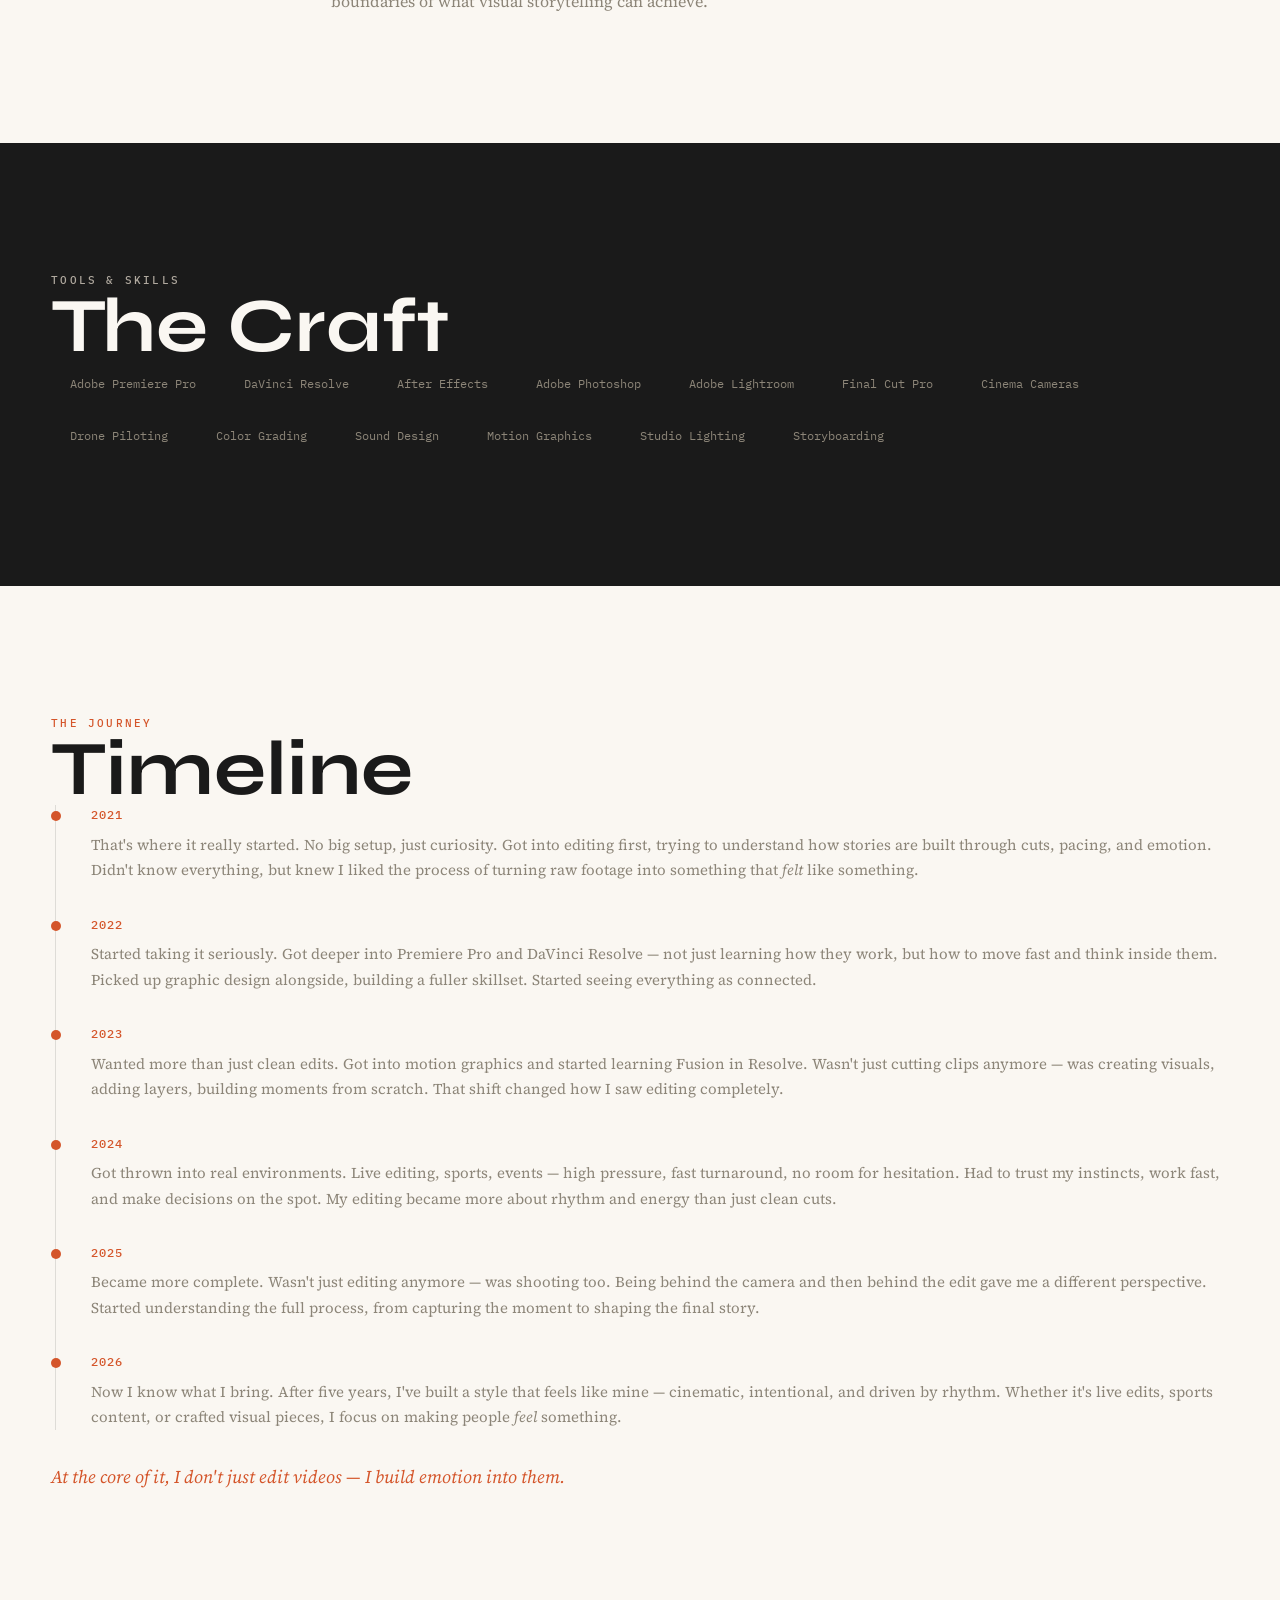
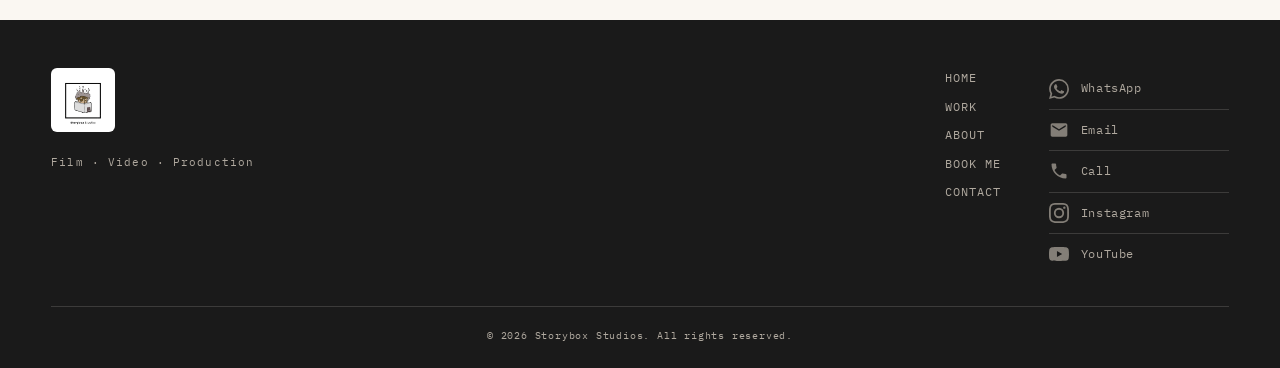
==== commit 1058e5f1: "Redesign footer — compact layout with SVG social icons + labels in column Co-Authored-By: Claude Opu" ====
--- a/about.html
+++ b/about.html
@@ -184,30 +184,24 @@
 
   <footer class="footer">
     <div class="container">
-      <div class="footer-top">
+      <div class="footer-compact">
         <div class="footer-brand">
-          <a href="index.html" class="nav-logo" style="display:inline-block;margin-bottom:16px;"><img src="images/logo.jpeg" alt="Storybox Studios" class="nav-logo-img nav-logo-img--footer"></a>
+          <a href="index.html" class="nav-logo" style="display:inline-block;margin-bottom:12px;"><img src="images/logo.jpeg" alt="Storybox Studios" class="nav-logo-img nav-logo-img--footer"></a>
           <p>Film &middot; Video &middot; Production</p>
         </div>
-        <div>
-          <h4 class="footer-heading">Pages</h4>
-          <div class="footer-links">
-            <a href="index.html">Home</a>
-            <a href="portfolio.html">Work</a>
-            <a href="about.html">About</a>
-            <a href="booking.html">Book Me</a>
-            <a href="contact.html">Contact</a>
-          </div>
-        </div>
-        <div>
-          <h4 class="footer-heading">Connect</h4>
-          <div class="footer-links">
-            <a href="https://wa.me/27761708151" target="_blank" rel="noopener">WhatsApp</a>
-            <a href="mailto:jeftenotwstudios@gmail.com">Email</a>
-            <a href="tel:+27761708151">Call</a>
-            <a href="https://instagram.com/jeftes_photography" target="_blank" rel="noopener">Instagram</a>
-            <a href="https://youtube.com/@jefte" target="_blank" rel="noopener">YouTube</a>
-          </div>
+        <div class="footer-nav">
+          <a href="index.html">Home</a>
+          <a href="portfolio.html">Work</a>
+          <a href="about.html">About</a>
+          <a href="booking.html">Book Me</a>
+          <a href="contact.html">Contact</a>
+        </div>
+        <div class="footer-social">
+          <a href="https://wa.me/27761708151" target="_blank" rel="noopener" aria-label="WhatsApp"><svg width="20" height="20" viewBox="0 0 24 24" fill="currentColor"><path d="M17.472 14.382c-.297-.149-1.758-.867-2.03-.967-.273-.099-.471-.148-.67.15-.197.297-.767.966-.94 1.164-.173.199-.347.223-.644.075-.297-.15-1.255-.463-2.39-1.475-.883-.788-1.48-1.761-1.653-2.059-.173-.297-.018-.458.13-.606.134-.133.298-.347.446-.52.149-.174.198-.298.298-.497.099-.198.05-.371-.025-.52-.075-.149-.669-1.612-.916-2.207-.242-.579-.487-.5-.669-.51-.173-.008-.371-.01-.57-.01-.198 0-.52.074-.792.372-.272.297-1.04 1.016-1.04 2.479 0 1.462 1.065 2.875 1.213 3.074.149.198 2.096 3.2 5.077 4.487.709.306 1.262.489 1.694.625.712.227 1.36.195 1.871.118.571-.085 1.758-.719 2.006-1.413.248-.694.248-1.289.173-1.413-.074-.124-.272-.198-.57-.347m-5.421 7.403h-.004a9.87 9.87 0 01-5.031-1.378l-.361-.214-3.741.982.998-3.648-.235-.374a9.86 9.86 0 01-1.51-5.26c.001-5.45 4.436-9.884 9.888-9.884 2.64 0 5.122 1.03 6.988 2.898a9.825 9.825 0 012.893 6.994c-.003 5.45-4.437 9.884-9.885 9.884m8.413-18.297A11.815 11.815 0 0012.05 0C5.495 0 .16 5.335.157 11.892c0 2.096.547 4.142 1.588 5.945L.057 24l6.305-1.654a11.882 11.882 0 005.683 1.448h.005c6.554 0 11.89-5.335 11.893-11.893a11.821 11.821 0 00-3.48-8.413z"/></svg><span>WhatsApp</span></a>
+          <a href="mailto:jeftenotwstudios@gmail.com" aria-label="Email"><svg width="20" height="20" viewBox="0 0 24 24" fill="currentColor"><path d="M20 4H4c-1.1 0-2 .9-2 2v12c0 1.1.9 2 2 2h16c1.1 0 2-.9 2-2V6c0-1.1-.9-2-2-2zm0 4l-8 5-8-5V6l8 5 8-5v2z"/></svg><span>Email</span></a>
+          <a href="tel:+27761708151" aria-label="Call"><svg width="20" height="20" viewBox="0 0 24 24" fill="currentColor"><path d="M6.62 10.79c1.44 2.83 3.76 5.14 6.59 6.59l2.2-2.2c.27-.27.67-.36 1.02-.24 1.12.37 2.33.57 3.57.57.55 0 1 .45 1 1V20c0 .55-.45 1-1 1-9.39 0-17-7.61-17-17 0-.55.45-1 1-1h3.5c.55 0 1 .45 1 1 0 1.25.2 2.45.57 3.57.11.35.03.74-.25 1.02l-2.2 2.2z"/></svg><span>Call</span></a>
+          <a href="https://instagram.com/jeftes_photography" target="_blank" rel="noopener" aria-label="Instagram"><svg width="20" height="20" viewBox="0 0 24 24" fill="currentColor"><path d="M12 2.163c3.204 0 3.584.012 4.85.07 3.252.148 4.771 1.691 4.919 4.919.058 1.265.069 1.645.069 4.849 0 3.205-.012 3.584-.069 4.849-.149 3.225-1.664 4.771-4.919 4.919-1.266.058-1.644.07-4.85.07-3.204 0-3.584-.012-4.849-.07-3.26-.149-4.771-1.699-4.919-4.92-.058-1.265-.07-1.644-.07-4.849 0-3.204.013-3.583.07-4.849.149-3.227 1.664-4.771 4.919-4.919 1.266-.057 1.645-.069 4.849-.069zM12 0C8.741 0 8.333.014 7.053.072 2.695.272.273 2.69.073 7.052.014 8.333 0 8.741 0 12c0 3.259.014 3.668.072 4.948.2 4.358 2.618 6.78 6.98 6.98C8.333 23.986 8.741 24 12 24c3.259 0 3.668-.014 4.948-.072 4.354-.2 6.782-2.618 6.979-6.98.059-1.28.073-1.689.073-4.948 0-3.259-.014-3.667-.072-4.947-.196-4.354-2.617-6.78-6.979-6.98C15.668.014 15.259 0 12 0zm0 5.838a6.162 6.162 0 100 12.324 6.162 6.162 0 000-12.324zM12 16a4 4 0 110-8 4 4 0 010 8zm6.406-11.845a1.44 1.44 0 100 2.881 1.44 1.44 0 000-2.881z"/></svg><span>Instagram</span></a>
+          <a href="https://youtube.com/@jefte" target="_blank" rel="noopener" aria-label="YouTube"><svg width="20" height="20" viewBox="0 0 24 24" fill="currentColor"><path d="M23.498 6.186a3.016 3.016 0 00-2.122-2.136C19.505 3.545 12 3.545 12 3.545s-7.505 0-9.377.505A3.017 3.017 0 00.502 6.186C0 8.07 0 12 0 12s0 3.93.502 5.814a3.016 3.016 0 002.122 2.136c1.871.505 9.376.505 9.376.505s7.505 0 9.377-.505a3.015 3.015 0 002.122-2.136C24 15.93 24 12 24 12s0-3.93-.502-5.814zM9.545 15.568V8.432L15.818 12l-6.273 3.568z"/></svg><span>YouTube</span></a>
         </div>
       </div>
       <div class="footer-bottom">
--- a/css/style.css
+++ b/css/style.css
@@ -395,15 +395,26 @@
 
 /* Mobile sub-items */
 .nav-mobile-sub {
-  font-size: 1rem !important;
-  padding-left: 24px;
-  opacity: 0.6;
-  font-family: 'Source Serif 4', serif !important;
+  font-size: 0.95rem !important;
+  font-weight: 400 !important;
+  padding-left: 20px !important;
+  text-transform: none !important;
+  letter-spacing: 0.02em !important;
+  color: var(--text-muted-light) !important;
+  font-family: 'IBM Plex Mono', monospace !important;
+  border-bottom-color: rgba(250, 247, 242, 0.06) !important;
+  padding-top: 10px;
+  padding-bottom: 10px;
 }
 
 .nav-mobile-sub::before {
-  content: '— ';
-  color: var(--accent);
+  content: '';
+  display: inline-block;
+  width: 16px;
+  height: 1px;
+  background: var(--accent);
+  margin-right: 12px;
+  vertical-align: middle;
 }
 
 /* Showreel Hero — full-width video at top */
@@ -443,6 +454,10 @@
   transition: transform 0.3s ease, opacity 0.3s ease;
 }
 
+.nav-hamburger.active span {
+  background-color: var(--text-light);
+}
+
 .nav-hamburger.active span:nth-child(1) {
   transform: translateY(8px) rotate(45deg);
 }
@@ -462,16 +477,18 @@
   left: 0;
   width: 100%;
   height: 100vh;
-  background-color: var(--bg-light);
+  background-color: var(--bg-dark);
   display: flex;
   flex-direction: column;
-  align-items: center;
+  align-items: flex-start;
   justify-content: center;
-  gap: 32px;
+  padding: 80px 40px 40px;
+  gap: 0;
   opacity: 0;
   visibility: hidden;
   transition: opacity 0.4s ease, visibility 0.4s ease;
   z-index: 999;
+  overflow-y: auto;
 }
 
 .nav-mobile.active {
@@ -481,15 +498,33 @@
 
 .nav-mobile a {
   font-family: 'Syne', sans-serif;
-  font-size: 2rem;
-  font-weight: 700;
+  font-size: 1.5rem;
+  font-weight: 600;
   text-transform: uppercase;
-  color: var(--text-dark);
+  letter-spacing: 0.04em;
+  color: var(--text-light);
   transition: color 0.3s ease;
-}
-
-.nav-mobile a:hover {
+  padding: 12px 0;
+  display: block;
+  width: 100%;
+  border-bottom: 1px solid var(--border-light-on-dark);
+}
+
+.nav-mobile a:last-of-type {
+  border-bottom: none;
+}
+
+.nav-mobile a:hover,
+.nav-mobile a:active {
   color: var(--accent);
+}
+
+.nav-mobile .btn {
+  margin-top: 32px;
+  width: 100%;
+  justify-content: center;
+  border-bottom: none;
+  font-size: 0.85rem;
 }
 
 /* Dark nav variant — for pages with dark hero */
@@ -1363,79 +1398,123 @@
 .footer {
   background-color: var(--bg-dark);
   color: var(--text-light);
-  padding: 80px 0 32px;
-  border-top: 1px solid var(--border-light);
-}
-
-.footer-top {
-  display: grid;
-  grid-template-columns: 1fr;
-  gap: 48px;
-  margin-bottom: 60px;
+  padding: 48px 0 24px;
+  border-top: none;
+}
+
+/* Compact footer layout */
+.footer-compact {
+  display: flex;
+  flex-direction: column;
+  gap: 32px;
+  margin-bottom: 32px;
 }
 
 .footer-brand .nav-logo {
   display: inline-block;
-  margin-bottom: 16px;
-  color: var(--text-light);
+  margin-bottom: 8px;
 }
 
 .footer-brand p {
   color: var(--text-muted-light);
-  max-width: 320px;
-}
-
-.footer-heading {
-  font-family: 'IBM Plex Mono', monospace;
-  font-size: 0.6875rem;
-  font-weight: 500;
+  font-family: 'IBM Plex Mono', monospace;
+  font-size: 0.7rem;
+  letter-spacing: 0.1em;
+}
+
+/* Footer page links — horizontal row */
+.footer-nav {
+  display: flex;
+  flex-wrap: wrap;
+  gap: 8px 24px;
+}
+
+.footer-nav a {
+  font-family: 'IBM Plex Mono', monospace;
+  font-size: 0.75rem;
+  color: var(--text-muted-light);
   text-transform: uppercase;
-  letter-spacing: 0.15em;
+  letter-spacing: 0.08em;
+  transition: color 0.3s ease;
+}
+
+.footer-nav a:hover {
   color: var(--text-light);
-  margin-bottom: 20px;
-}
-
-.footer-links a {
-  display: block;
-  font-family: 'Source Serif 4', serif;
-  font-size: 0.9375rem;
+}
+
+/* Footer social — icon + label in a column */
+.footer-social {
+  display: flex;
+  flex-direction: column;
+  gap: 0;
+}
+
+.footer-social a {
+  display: flex;
+  align-items: center;
+  gap: 12px;
+  padding: 10px 0;
   color: var(--text-muted-light);
-  padding: 6px 0;
+  font-family: 'IBM Plex Mono', monospace;
+  font-size: 0.75rem;
+  letter-spacing: 0.05em;
   transition: color 0.3s ease;
-}
-
-.footer-links a:hover {
+  border-bottom: 1px solid var(--border-light-on-dark);
+}
+
+.footer-social a:last-child {
+  border-bottom: none;
+}
+
+.footer-social a:hover {
   color: var(--accent);
+}
+
+.footer-social svg {
+  flex-shrink: 0;
+  opacity: 0.7;
+  transition: opacity 0.3s ease;
+}
+
+.footer-social a:hover svg {
+  opacity: 1;
 }
 
 .footer-bottom {
   border-top: 1px solid var(--border-light-on-dark);
-  padding-top: 32px;
+  padding-top: 20px;
   display: flex;
-  justify-content: space-between;
+  justify-content: center;
   align-items: center;
-  flex-wrap: wrap;
-  gap: 16px;
 }
 
 .footer-bottom p {
   font-family: 'IBM Plex Mono', monospace;
-  font-size: 0.75rem;
+  font-size: 0.625rem;
   color: var(--text-muted-light);
-}
-
-.footer-bottom a {
-  color: var(--text-muted-light);
-  transition: color 0.3s ease;
-}
-
-.footer-bottom a:hover {
-  color: var(--accent);
-}
-
+  letter-spacing: 0.08em;
+}
+
+/* Desktop: footer in one row */
 @media (min-width: 768px) {
-  .footer-top {
-    grid-template-columns: 2fr 1fr 1fr;
+  .footer-compact {
+    flex-direction: row;
+    align-items: flex-start;
+    justify-content: space-between;
+    gap: 48px;
+  }
+
+  .footer-brand {
+    flex: 1;
+  }
+
+  .footer-nav {
+    flex-direction: column;
+    gap: 8px;
+  }
+
+  .footer-social {
+    min-width: 180px;
   }
 }
 
@@ -1822,6 +1901,13 @@
 @media (max-width: 767px) {
   .showreel-hero {
     display: block;
+    margin-top: 68px;
+  }
+  /* Full-bleed on mobile — no container padding */
+  .showreel-hero .container {
+    padding-left: 0;
+    padding-right: 0;
+    max-width: 100%;
   }
   .showreel-hero .video-placeholder {
     min-height: 0;
@@ -1834,6 +1920,21 @@
   .showreel-thumb,
   .showreel-player {
     width: 100% !important;
+    border-radius: 0 !important;
+  }
+  /* Reduce gap between reel and hero */
+  .hero {
+    padding-top: 40px !important;
+  }
+  /* Clean up nav logo on mobile */
+  .nav-logo-img {
+    height: 44px;
+    border-radius: 6px;
+  }
+  /* Footer logo — single, no white box */
+  .nav-logo-img--footer {
+    height: 52px;
+    border-radius: 6px;
   }
 }
 
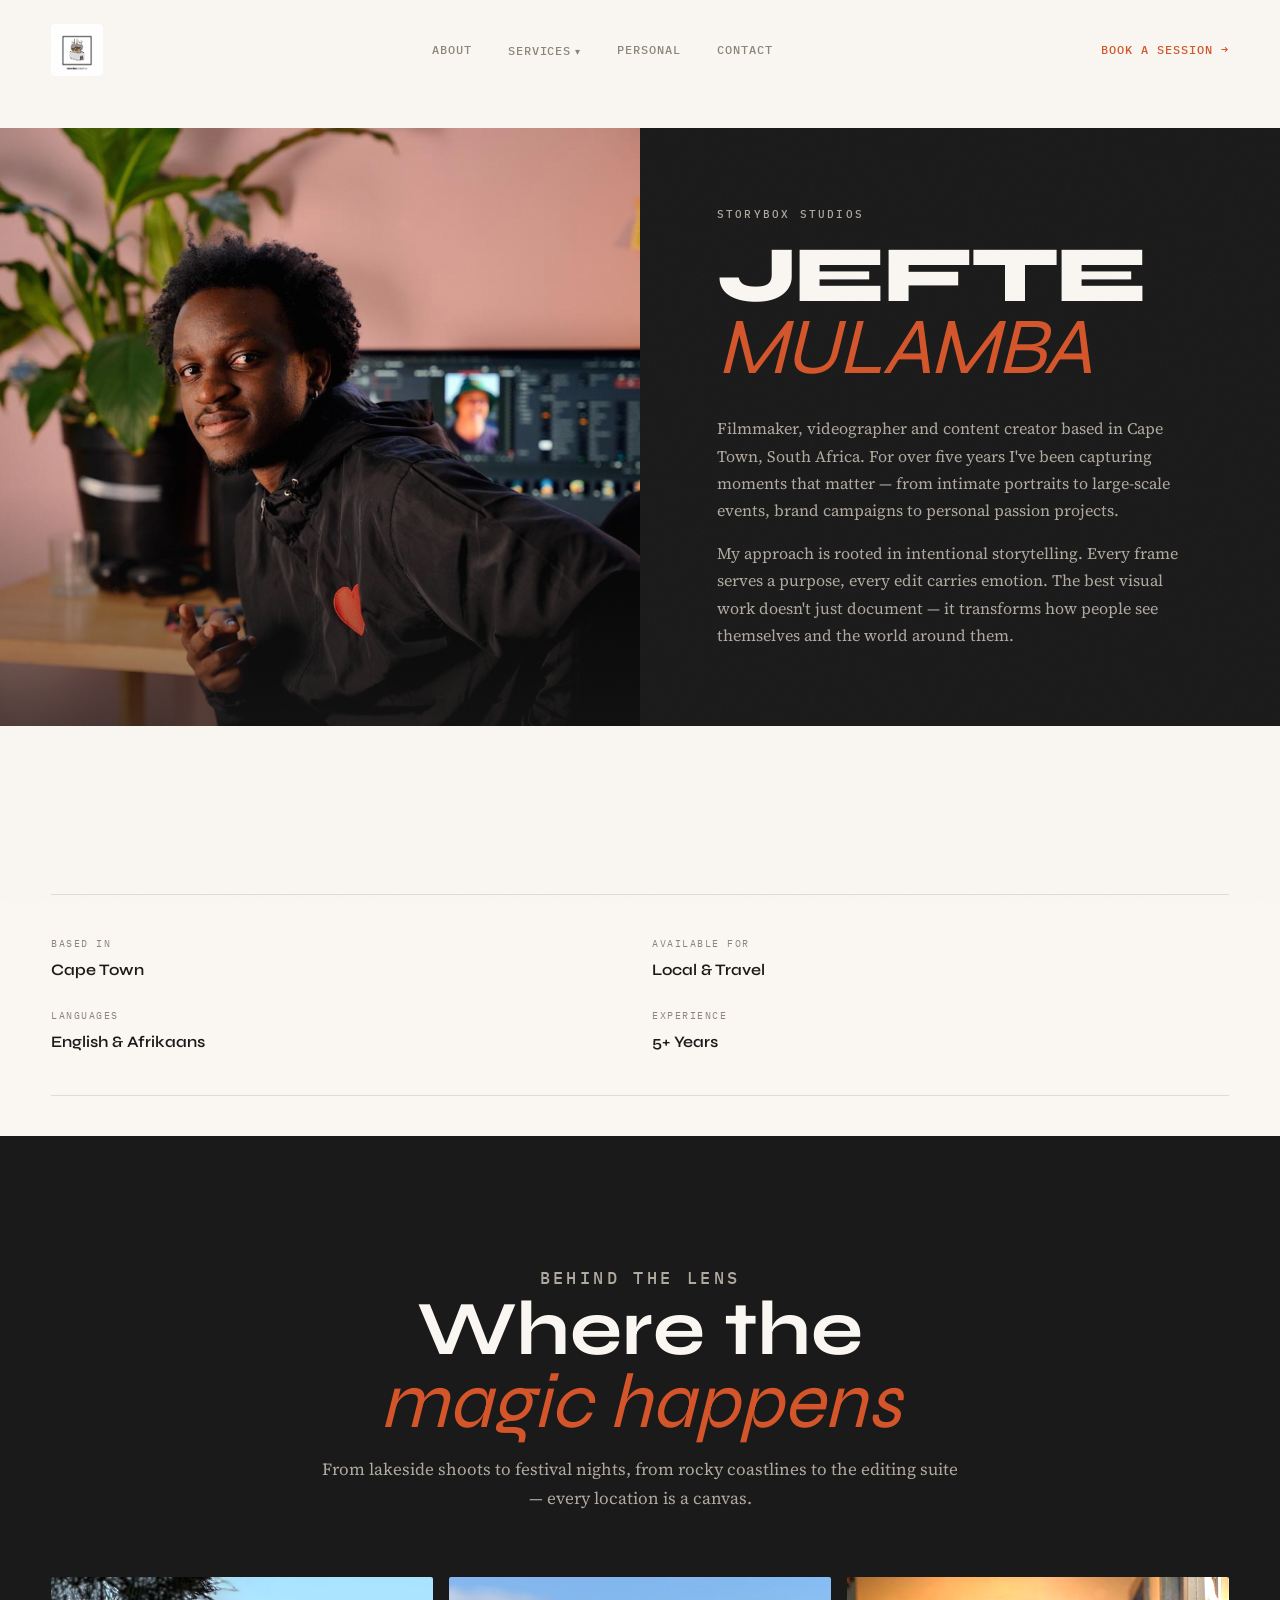
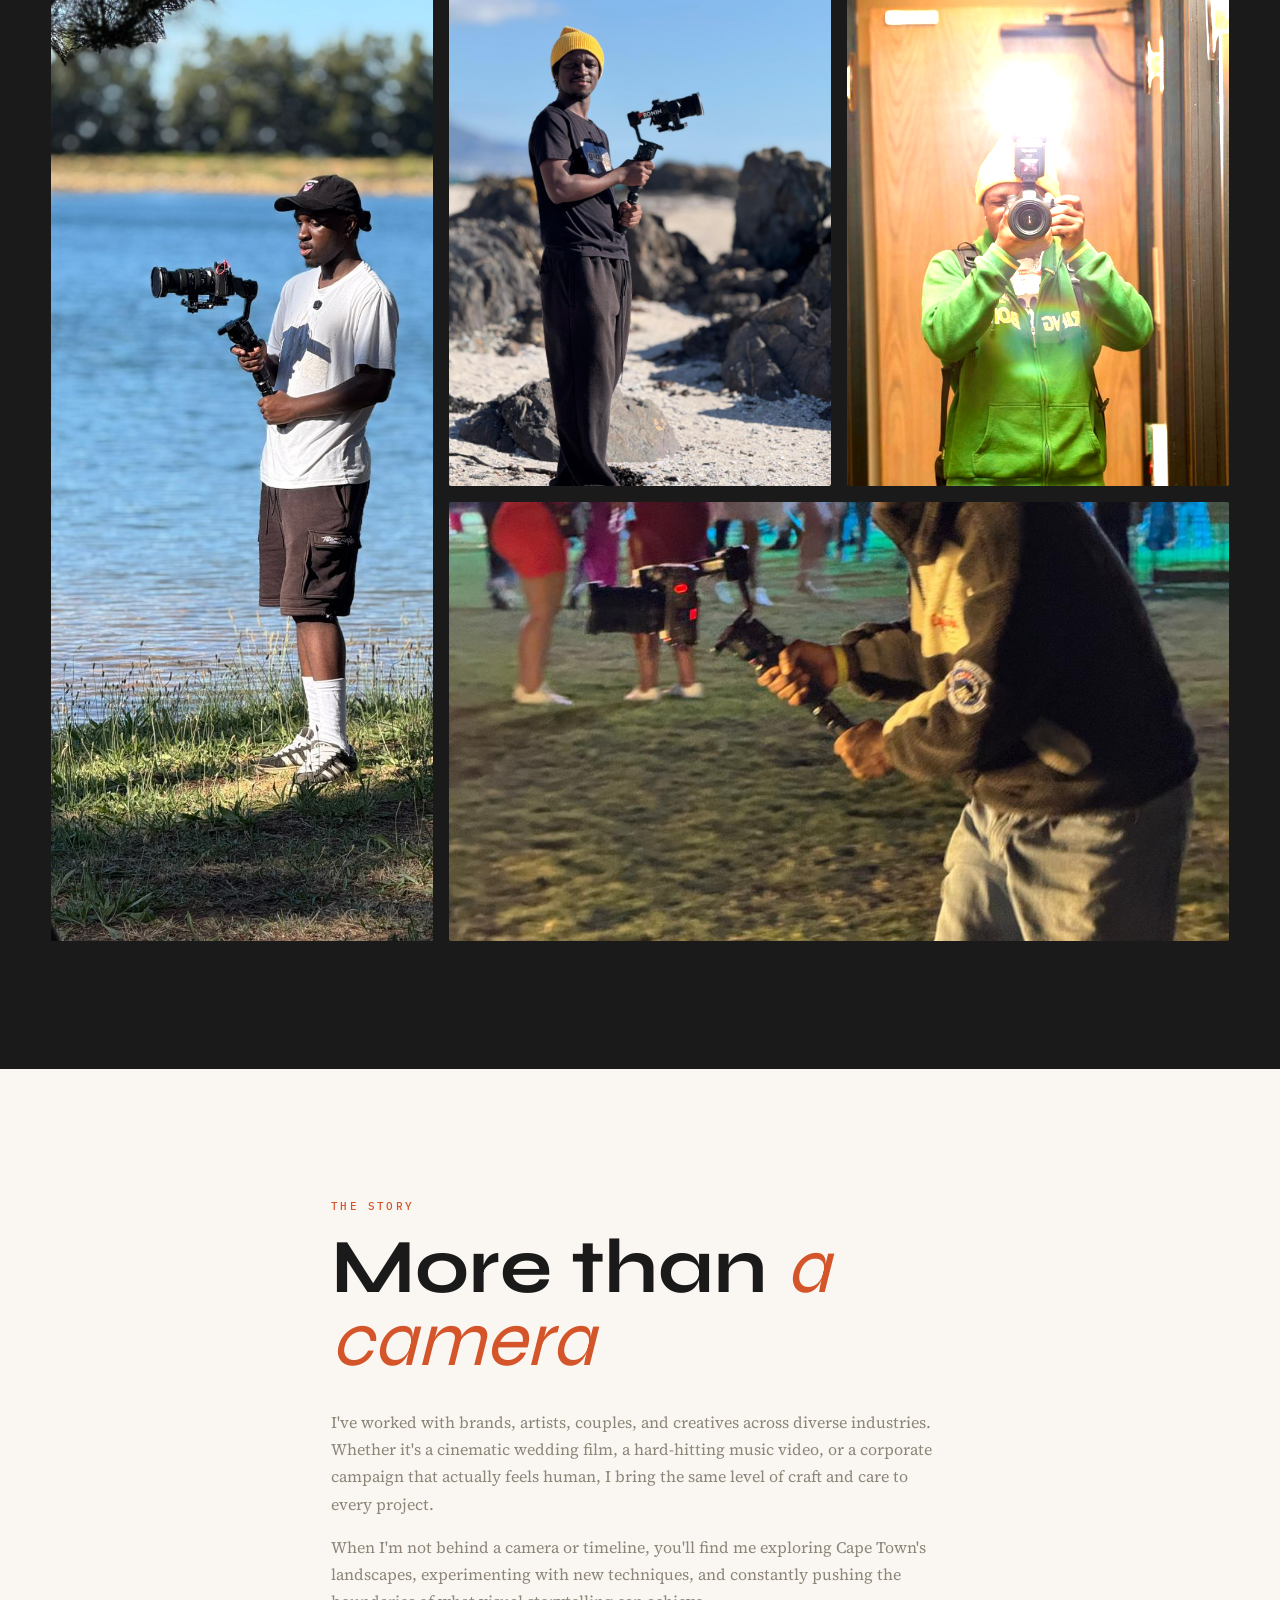
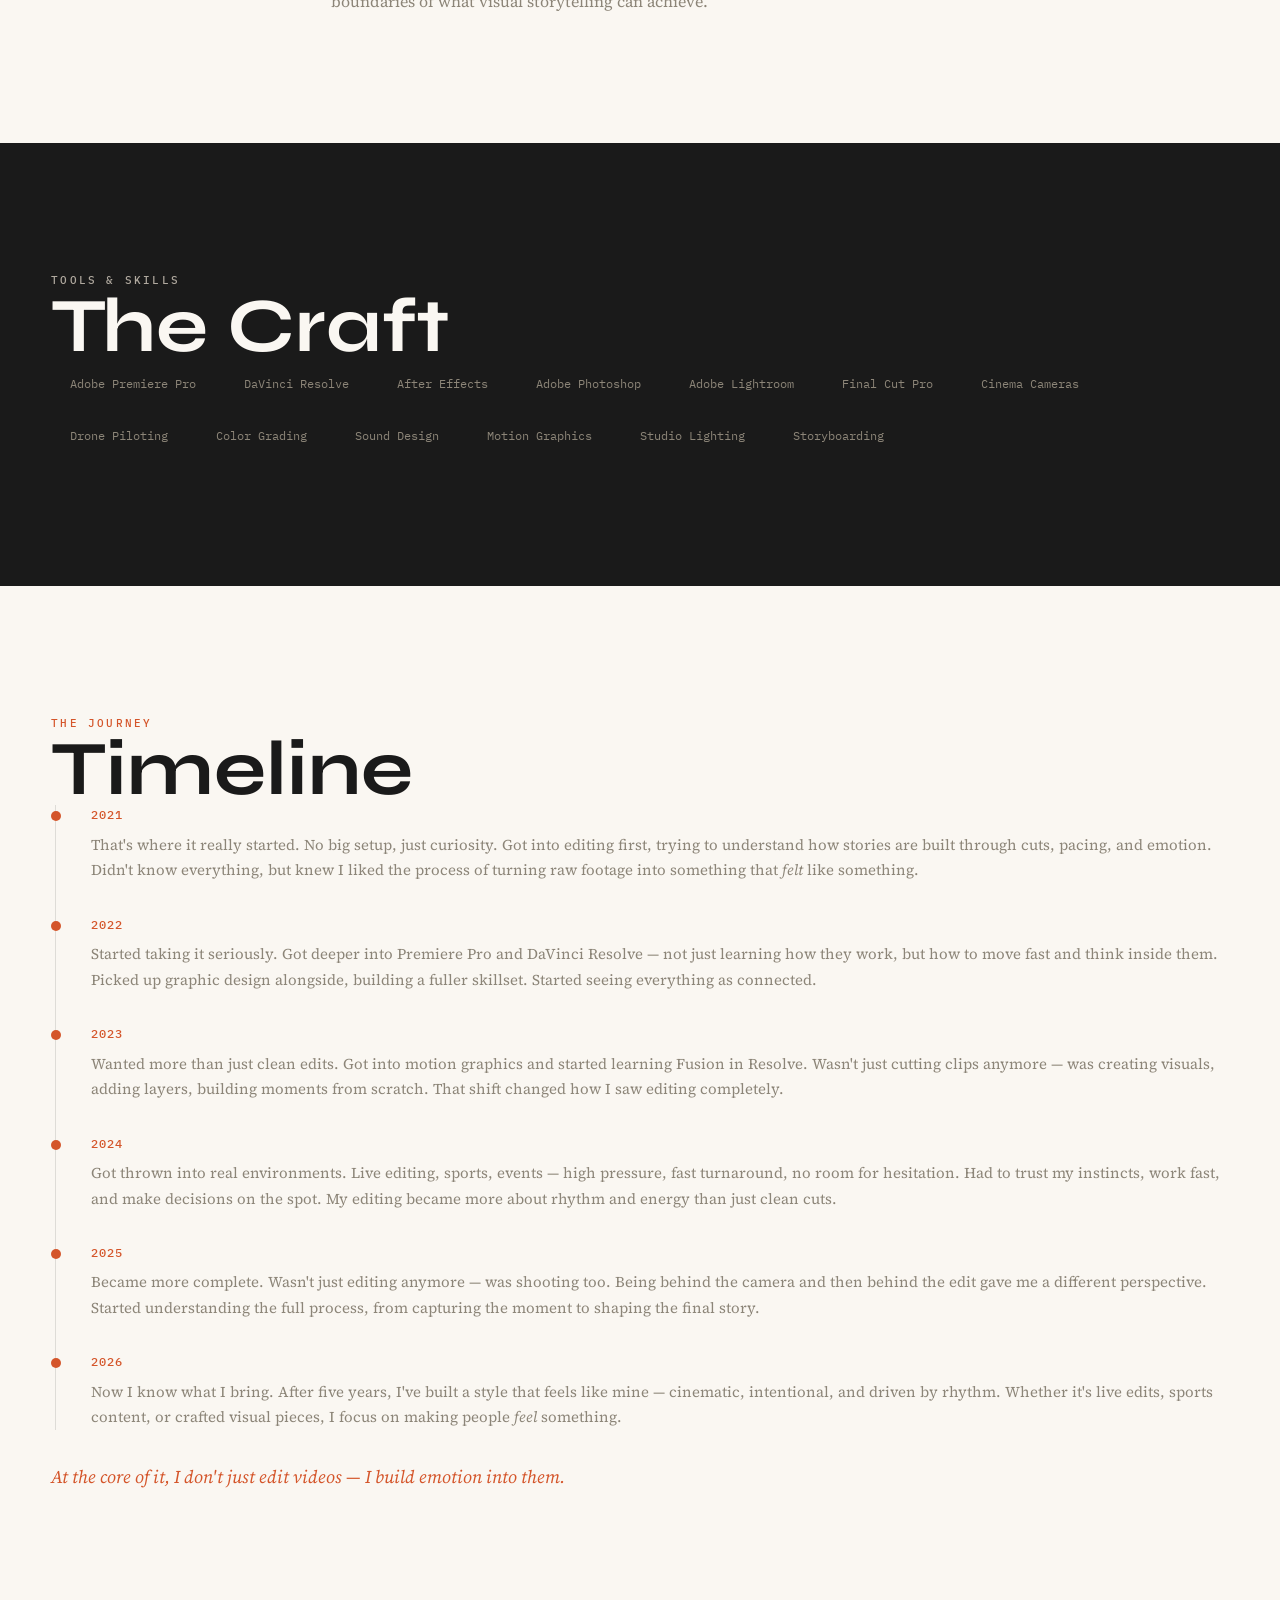
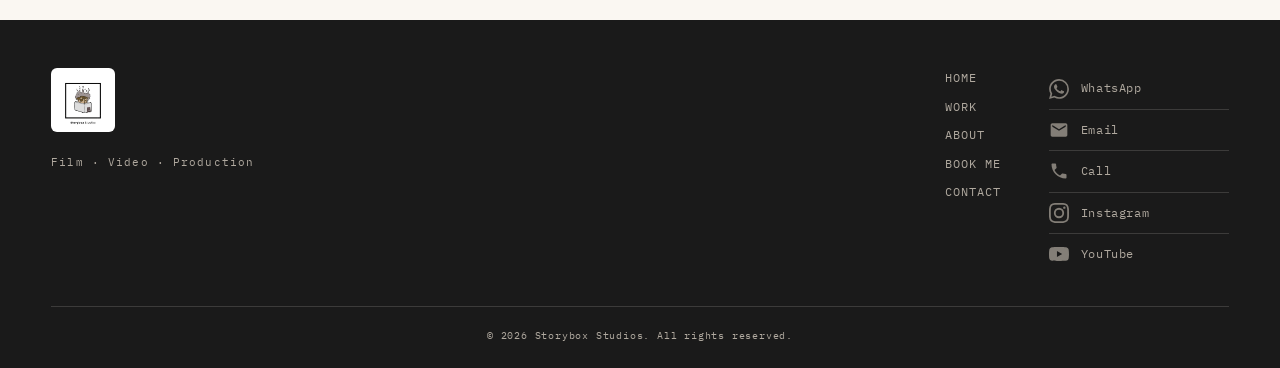
==== commit 1e1a1a01: "Update about page: 5 years experience (was 8) Co-Authored-By: Claude Opus 4.7 (1M context) <noreply@" ====
--- a/about.html
+++ b/about.html
@@ -57,7 +57,7 @@
     <div class="about-hero-bio">
       <p class="section-subtitle">Storybox Studios</p>
       <h1>JEFTE <em>Mulamba</em></h1>
-      <p>Filmmaker, videographer and content creator based in Cape Town, South Africa. For over eight years I've been capturing moments that matter &mdash; from intimate portraits to large-scale events, brand campaigns to personal passion projects.</p>
+      <p>Filmmaker, videographer and content creator based in Cape Town, South Africa. For over five years I've been capturing moments that matter &mdash; from intimate portraits to large-scale events, brand campaigns to personal passion projects.</p>
       <p>My approach is rooted in intentional storytelling. Every frame serves a purpose, every edit carries emotion. The best visual work doesn't just document &mdash; it transforms how people see themselves and the world around them.</p>
     </div>
   </section>
@@ -80,7 +80,7 @@
         </div>
         <div class="info-item">
           <p class="info-label">Experience</p>
-          <p class="info-value">8+ Years</p>
+          <p class="info-value">5+ Years</p>
         </div>
       </div>
     </div>
--- a/css/style.css
+++ b/css/style.css
@@ -66,21 +66,20 @@
   overflow-x: hidden;
 }
 
-/* Film Grain Overlay */
+/* Film Grain Overlay — static texture, no animation to prevent edge flicker */
 body::after {
   content: '';
   position: fixed;
-  top: 0;
-  left: 0;
-  width: 100%;
-  height: 100%;
+  top: -2px;
+  left: -2px;
+  width: calc(100% + 4px);
+  height: calc(100% + 4px);
   pointer-events: none;
   z-index: 9999;
   opacity: 0.03;
   background-image: url("data:image/svg+xml,%3Csvg viewBox='0 0 256 256' xmlns='http://www.w3.org/2000/svg'%3E%3Cfilter id='noise'%3E%3CfeTurbulence type='fractalNoise' baseFrequency='0.9' numOctaves='4' stitchTiles='stitch'/%3E%3C/filter%3E%3Crect width='100%25' height='100%25' filter='url(%23noise)'/%3E%3C/svg%3E");
   background-repeat: repeat;
   background-size: 256px 256px;
-  animation: grain 0.5s steps(1) infinite;
 }
 
 ::selection {
@@ -130,7 +129,7 @@
 }
 
 h1 {
-  font-size: clamp(4rem, 12vw, 10rem);
+  font-size: clamp(3rem, 10vw, 10rem);
   font-weight: 800;
   line-height: 0.9;
   letter-spacing: -0.03em;
@@ -1599,7 +1598,12 @@
 /* ----- Max-width 480px: Small phones ----- */
 @media (max-width: 480px) {
   h1 {
-    font-size: clamp(2.75rem, 10vw, 4rem);
+    font-size: clamp(2.25rem, 9vw, 3.5rem);
+  }
+
+  .page-header h1 {
+    font-size: clamp(2rem, 8.5vw, 3rem);
+    word-break: break-word;
   }
 
   .hero {
